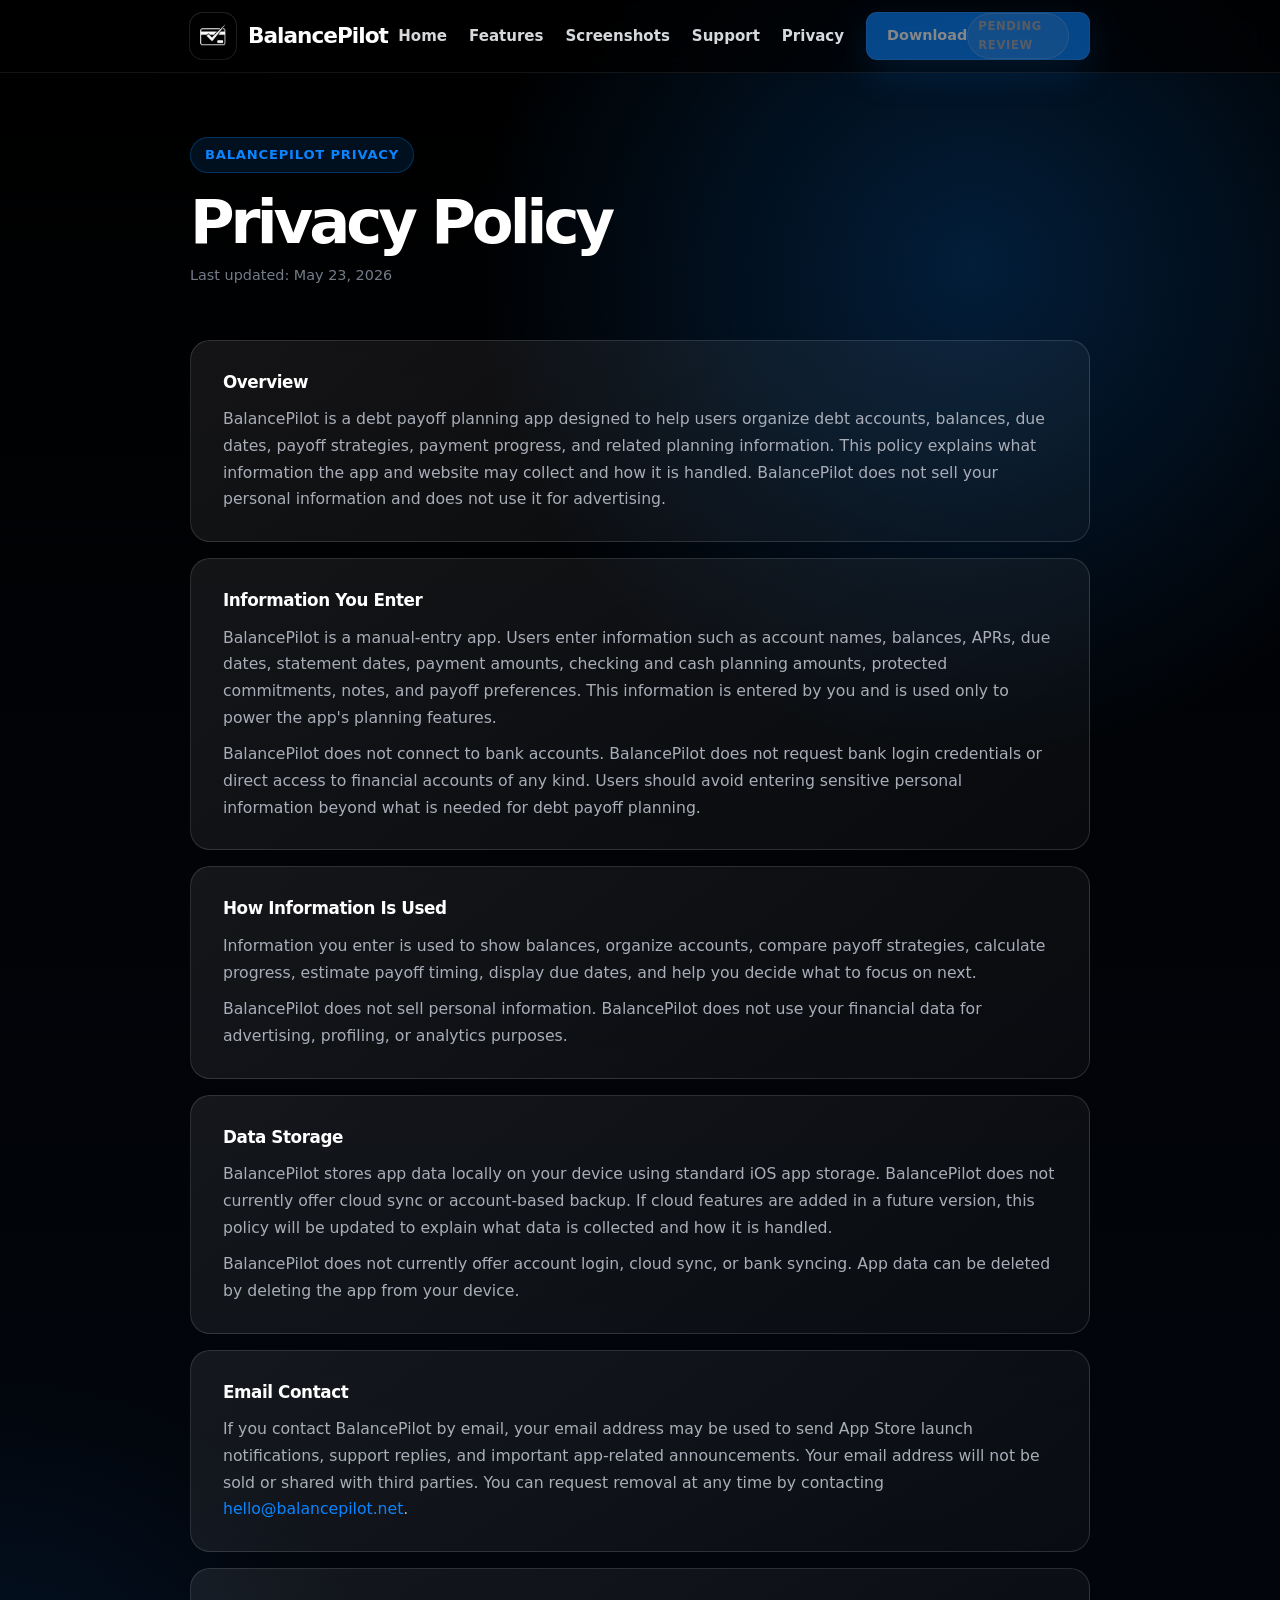
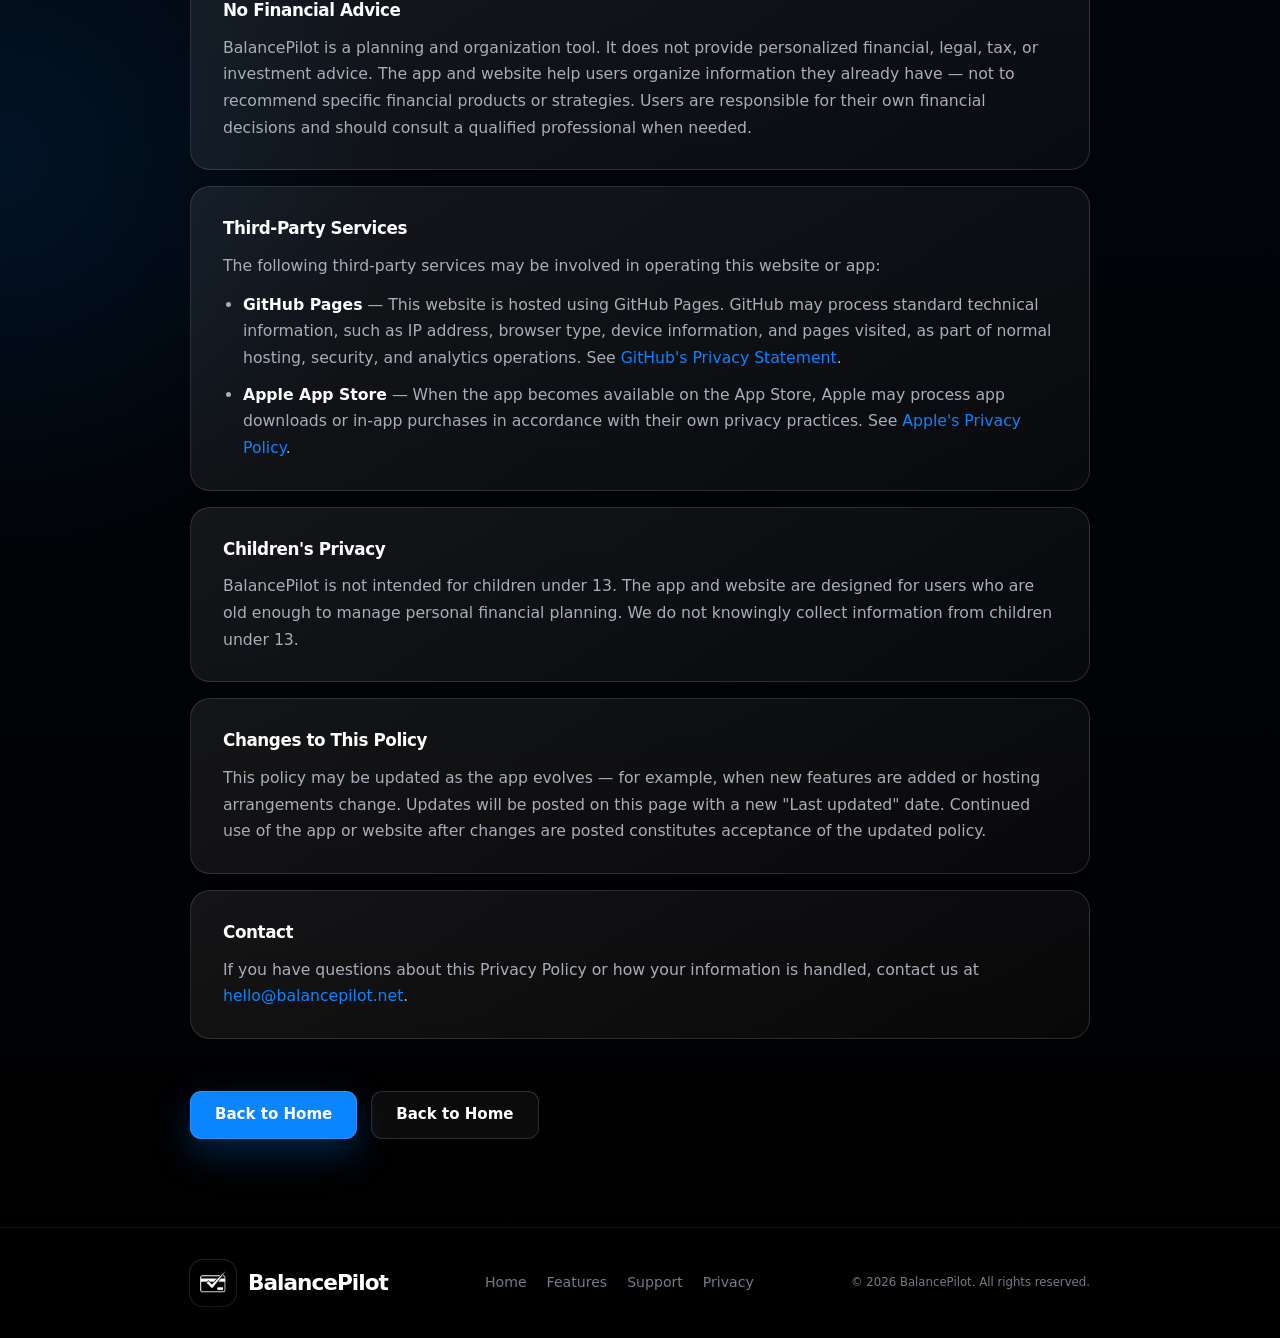
==== privacy.html @ 38552032 "PR#15: Remove Twitter meta tags; fix hamburger breakpoint on privacy.html - index.html: Remove 4 Twi" ====
<!DOCTYPE html>
<html lang="en">
<head>
  <meta charset="UTF-8" />
  <meta name="viewport" content="width=device-width, initial-scale=1.0" />
  <meta name="description" content="Privacy Policy for BalancePilot, a debt payoff planning app that helps users track balances, due dates, payoff strategies, and progress." />
  <meta name="theme-color" content="#000000" />
  <title>Privacy Policy — BalancePilot</title>
  <link rel="icon" type="image/png" href="balancepilot-icon.png" />
  <link rel="apple-touch-icon" href="balancepilot-icon.png" />
  <link rel="canonical" href="https://balancepilot.net/privacy.html" />

  <!-- Open Graph -->
  <meta property="og:type" content="website" />
  <meta property="og:url" content="https://balancepilot.net/privacy.html" />
  <meta property="og:title" content="Privacy Policy — BalancePilot" />
  <meta property="og:description" content="Read how BalancePilot handles privacy, user-entered information, contact emails, and third-party services." />
  <meta property="og:image" content="https://balancepilot.net/balancepilot-og.png" />

  <style>
    :root {
      --bg: #000000;
      --panel: #0b0d10;
      --stroke: rgba(255,255,255,.13);
      --text: #ffffff;
      --muted: #a8adb8;
      --muted-2: #747b89;
      --blue: #0a84ff;
      --green: #32d74b;
      --radius: 28px;
      --max: 900px;
      font-family: Inter, ui-sans-serif, system-ui, -apple-system, BlinkMacSystemFont, "SF Pro Display", "Segoe UI", sans-serif;
    }

    * { box-sizing: border-box; margin: 0; padding: 0; }
    html { scroll-behavior: smooth; }
    body {
      background:
        radial-gradient(circle at 76% 9%, rgba(10,132,255,.22), transparent 31rem),
        radial-gradient(circle at 0% 60%, rgba(10,132,255,.12), transparent 25rem),
        linear-gradient(180deg, #000 0%, #02050b 50%, #000 100%);
      color: var(--text);
      line-height: 1.65;
      overflow-x: hidden;
    }
    a { color: inherit; text-decoration: none; }
    img { max-width: 100%; display: block; }
    .container { width: min(100% - 36px, var(--max)); margin: 0 auto; }

    /* ── Header ── */
    header {
      position: sticky; top: 0; z-index: 100;
      background: rgba(0,0,0,.72);
      border-bottom: 1px solid rgba(255,255,255,.08);
      backdrop-filter: blur(20px);
    }
    .nav { min-height: 72px; display: flex; align-items: center; justify-content: space-between; gap: 22px; }
    .brand { display: inline-flex; align-items: center; gap: 12px; font-size: 1.35rem; font-weight: 800; color: #fff; letter-spacing: -.045em; }
    .logo-icon { width: 46px; height: 46px; border-radius: 13px; object-fit: cover; display: block; box-shadow: 0 12px 30px rgba(0,0,0,.55), 0 0 0 1px rgba(255,255,255,.14); background: #000; }
    .links { display: flex; align-items: center; gap: 22px; color: #f4f7fb; font-weight: 600; font-size: .94rem; }
    .links a { opacity: .88; }
    .links a:hover { opacity: 1; color: var(--blue); }
    .nav-button {
      display: inline-flex; align-items: center; justify-content: center;
      min-height: 44px; padding: 0 20px; border-radius: 11px;
      border: 1px solid rgba(255,255,255,.12); font-weight: 800; font-size: .9rem;
      background: var(--blue); color: white;
      box-shadow: 0 14px 38px rgba(10,132,255,.28); transition: .18s ease;
      opacity: 1;
    }
    .nav-button:hover { transform: translateY(-2px); filter: brightness(1.08); }

    /* ── Buttons ── */
    .button {
      display: inline-flex; align-items: center; justify-content: center; gap: 10px;
      min-height: 48px; padding: 0 24px; border-radius: 11px;
      border: 1px solid var(--stroke); font-weight: 800; font-size: .94rem; transition: .18s ease;
    }
    .button.primary { background: var(--blue); color: white; border-color: rgba(255,255,255,.12); box-shadow: 0 14px 38px rgba(10,132,255,.28); }
    .button.secondary { background: rgba(255,255,255,.045); color: white; }
    .button:hover { transform: translateY(-2px); filter: brightness(1.08); }

    /* ── Page content ── */
    .content { padding: 64px 0 88px; }

    .eyebrow {
      display: inline-flex; align-items: center; gap: 8px;
      padding: 6px 14px; border-radius: 999px;
      background: rgba(10,132,255,.12); border: 1px solid rgba(10,132,255,.28);
      color: var(--blue); font-size: .82rem; font-weight: 700;
      letter-spacing: .06em; text-transform: uppercase;
      margin-bottom: 18px;
    }

    h1 {
      font-size: clamp(2.6rem, 5vw, 3.8rem);
      line-height: 1.04; letter-spacing: -.065em;
      margin-bottom: 10px;
    }

    .updated { color: var(--muted-2); font-size: .9rem; margin-bottom: 52px; }

    /* ── Policy sections ── */
    .policy-body { display: flex; flex-direction: column; gap: 16px; }

    .policy-section {
      background: linear-gradient(145deg, rgba(255,255,255,.08), rgba(255,255,255,.03));
      border: 1px solid var(--stroke);
      border-radius: 20px;
      padding: 28px 32px;
    }

    .policy-section h2 {
      font-size: 1.05rem; font-weight: 800;
      letter-spacing: -.025em; margin-bottom: 10px;
      color: #fff;
    }

    .policy-section p { color: var(--muted); font-size: .98rem; line-height: 1.7; }
    .policy-section p + p { margin-top: 10px; }
    .policy-section a { color: var(--blue); }
    .policy-section a:hover { text-decoration: underline; }

    /* ── Bottom CTA ── */
    .cta-row {
      margin-top: 52px;
      display: flex; flex-wrap: wrap; gap: 14px; align-items: center;
    }

    /* ── Footer ── */
    footer {
      border-top: 1px solid rgba(255,255,255,.08);
      padding: 32px 0;
      color: var(--muted-2);
      font-size: .88rem;
    }
    .footer-row { display: flex; align-items: center; justify-content: space-between; gap: 18px; flex-wrap: wrap; }
    .footer-links { display: flex; gap: 20px; flex-wrap: wrap; }
    .footer-links a { color: var(--muted-2); }
    .footer-links a:hover { color: var(--blue); }

    /* ── Hamburger / mobile menu ── */
    .mobile-menu-toggle {
      display: none;
      width: 46px; height: 46px; border-radius: 13px;
      border: 1px solid var(--stroke);
      background: rgba(255,255,255,.07);
      color: var(--text);
      align-items: center; justify-content: center; flex-direction: column; gap: 5px;
      cursor: pointer;
    }
    .mobile-menu-toggle span {
      width: 20px; height: 2px; border-radius: 999px;
      background: currentColor; transition: transform .18s ease, opacity .18s ease;
    }
    .mobile-menu-toggle[aria-expanded="true"] span:nth-child(1) { transform: translateY(7px) rotate(45deg); }
    .mobile-menu-toggle[aria-expanded="true"] span:nth-child(2) { opacity: 0; }
    .mobile-menu-toggle[aria-expanded="true"] span:nth-child(3) { transform: translateY(-7px) rotate(-45deg); }
    .mobile-menu { display: none; }

    /* Coming soon */
    .btn-coming-soon { pointer-events: none; opacity: .52; cursor: default; }
    .coming-soon-badge {
      display: inline-block; font-size: .72rem; font-weight: 700;
      letter-spacing: .06em; text-transform: uppercase;
      background: rgba(255,255,255,.11); border: 1px solid rgba(255,255,255,.18);
      border-radius: 999px; padding: 3px 10px;
      color: var(--muted); vertical-align: middle;
    }

    /* ── Mobile nav (matches index.html + support.html breakpoint) ── */
    @media (max-width: 760px) {
      .nav { min-height: 72px; }
      .brand { min-width: 0; flex: 1; }
      .brand span { white-space: nowrap; }
      .links { display: none; }
      .mobile-menu-toggle { display: inline-flex; flex: 0 0 auto; }
      .mobile-menu {
        display: grid; gap: 10px;
        padding: 0 18px 18px;
        background: rgba(0,0,0,.92);
        border-bottom: 1px solid rgba(255,255,255,.08);
        backdrop-filter: blur(20px);
      }
      .mobile-menu[hidden] { display: none; }
      .mobile-menu a {
        display: flex; align-items: center;
        min-height: 46px; padding: 0 14px; border-radius: 13px;
        color: var(--text); font-weight: 700;
        background: rgba(255,255,255,.055);
        border: 1px solid rgba(255,255,255,.08);
      }
      .mobile-menu a:hover { border-color: rgba(10,132,255,.45); }
    }
    /* ── Small screen content ── */
    @media (max-width: 680px) {
      .brand { font-size: 1.1rem; }
      .logo-icon { width: 34px; height: 34px; border-radius: 10px; }
      .policy-section { padding: 22px 20px; }
      h1 { font-size: 2.3rem; }
      .cta-row .button { width: 100%; }
    }
  </style>
</head>
<body>

  <header>
    <div class="container nav">
      <a class="brand" href="index.html" aria-label="BalancePilot home">
        <img class="logo-icon" src="balancepilot-icon.png" width="46" height="46" alt="BalancePilot app icon" />
        <span>BalancePilot</span>
      </a>
      <nav class="links" aria-label="Main navigation">
        <a href="index.html">Home</a>
        <a href="index.html#features">Features</a>
        <a href="index.html#screenshots">Screenshots</a>
        <a href="support.html">Support</a>
        <a href="privacy.html" aria-current="page">Privacy</a>
        <span class="nav-button btn-coming-soon">Download <span class="coming-soon-badge">Pending Review</span></span>
      </nav>
      <button class="mobile-menu-toggle" type="button" aria-label="Open navigation menu" aria-expanded="false" aria-controls="mobileMenu">
        <span></span>
        <span></span>
        <span></span>
      </button>
    </div>
    <div class="mobile-menu" id="mobileMenu" hidden>
      <a href="index.html">Home</a>
      <a href="index.html#features">Features</a>
      <a href="index.html#screenshots">Screenshots</a>
      <a href="support.html">Support</a>
      <a href="privacy.html" aria-current="page">Privacy</a>
      <span class="btn-coming-soon" style="display:flex;align-items:center;justify-content:center;min-height:46px;border-radius:13px;font-weight:700;color:var(--text);background:rgba(255,255,255,.055);border:1px solid rgba(255,255,255,.08);">Available on the App Store — Pending Review</span>
    </div>
  </header>

  <main>
    <div class="container content">

      <div class="eyebrow">BalancePilot Privacy</div>
      <h1>Privacy Policy</h1>
      <p class="updated">Last updated: May 23, 2026</p>

      <div class="policy-body">

        <div class="policy-section">
          <h2>Overview</h2>
          <p>BalancePilot is a debt payoff planning app designed to help users organize debt accounts, balances, due dates, payoff strategies, payment progress, and related planning information. This policy explains what information the app and website may collect and how it is handled. BalancePilot does not sell your personal information and does not use it for advertising.</p>
        </div>

        <div class="policy-section">
          <h2>Information You Enter</h2>
          <p>BalancePilot is a manual-entry app. Users enter information such as account names, balances, APRs, due dates, statement dates, payment amounts, checking and cash planning amounts, protected commitments, notes, and payoff preferences. This information is entered by you and is used only to power the app's planning features.</p>
          <p>BalancePilot does not connect to bank accounts. BalancePilot does not request bank login credentials or direct access to financial accounts of any kind. Users should avoid entering sensitive personal information beyond what is needed for debt payoff planning.</p>
        </div>

        <div class="policy-section">
          <h2>How Information Is Used</h2>
          <p>Information you enter is used to show balances, organize accounts, compare payoff strategies, calculate progress, estimate payoff timing, display due dates, and help you decide what to focus on next.</p>
          <p>BalancePilot does not sell personal information. BalancePilot does not use your financial data for advertising, profiling, or analytics purposes.</p>
        </div>

        <div class="policy-section">
          <h2>Data Storage</h2>
          <p>BalancePilot stores app data locally on your device using standard iOS app storage. BalancePilot does not currently offer cloud sync or account-based backup. If cloud features are added in a future version, this policy will be updated to explain what data is collected and how it is handled.</p>
          <p>BalancePilot does not currently offer account login, cloud sync, or bank syncing. App data can be deleted by deleting the app from your device.</p>
        </div>

        <div class="policy-section">
          <h2>Email Contact</h2>
          <p>If you contact BalancePilot by email, your email address may be used to send App Store launch notifications, support replies, and important app-related announcements. Your email address will not be sold or shared with third parties. You can request removal at any time by contacting <a href="mailto:hello@balancepilot.net">hello@balancepilot.net</a>.</p>
        </div>

        <div class="policy-section">
          <h2>No Financial Advice</h2>
          <p>BalancePilot is a planning and organization tool. It does not provide personalized financial, legal, tax, or investment advice. The app and website help users organize information they already have — not to recommend specific financial products or strategies. Users are responsible for their own financial decisions and should consult a qualified professional when needed.</p>
        </div>

        <div class="policy-section">
          <h2>Third-Party Services</h2>
          <p>The following third-party services may be involved in operating this website or app:</p>
          <ul style="margin-top:12px; padding-left:20px; display:flex; flex-direction:column; gap:10px; color:var(--muted); font-size:.98rem; line-height:1.7;">
            <li><strong style="color:#fff;">GitHub Pages</strong> — This website is hosted using GitHub Pages. GitHub may process standard technical information, such as IP address, browser type, device information, and pages visited, as part of normal hosting, security, and analytics operations. See <a href="https://docs.github.com/en/site-policy/privacy-policies/github-general-privacy-statement" target="_blank" rel="noopener">GitHub's Privacy Statement</a>.</li>
            <li><strong style="color:#fff;">Apple App Store</strong> — When the app becomes available on the App Store, Apple may process app downloads or in-app purchases in accordance with their own privacy practices. See <a href="https://www.apple.com/legal/privacy/" target="_blank" rel="noopener">Apple's Privacy Policy</a>.</li>
          </ul>
        </div>

        <div class="policy-section">
          <h2>Children's Privacy</h2>
          <p>BalancePilot is not intended for children under 13. The app and website are designed for users who are old enough to manage personal financial planning. We do not knowingly collect information from children under 13.</p>
        </div>

        <div class="policy-section">
          <h2>Changes to This Policy</h2>
          <p>This policy may be updated as the app evolves — for example, when new features are added or hosting arrangements change. Updates will be posted on this page with a new "Last updated" date. Continued use of the app or website after changes are posted constitutes acceptance of the updated policy.</p>
        </div>

        <div class="policy-section">
          <h2>Contact</h2>
          <p>If you have questions about this Privacy Policy or how your information is handled, contact us at <a href="mailto:hello@balancepilot.net">hello@balancepilot.net</a>.</p>
        </div>

      </div>

      <div class="cta-row">
        <a class="button primary" href="index.html">Back to Home</a>
        <a class="button secondary" href="index.html">Back to Home</a>
      </div>

    </div>
  </main>

  <footer>
    <div class="container footer-row">
      <a class="brand" href="index.html">
        <img class="logo-icon" src="balancepilot-icon.png" width="46" height="46" alt="BalancePilot app icon" />
        <span>BalancePilot</span>
      </a>
      <div class="footer-links">
        <a href="index.html">Home</a>
        <a href="index.html#features">Features</a>
        <a href="support.html">Support</a>
        <a href="privacy.html" aria-current="page">Privacy</a>
      </div>
      <small style="color:var(--muted-2);">© <span id="year"></span> BalancePilot. All rights reserved.</small>
    </div>
  </footer>

  <script>
    document.getElementById('year').textContent = new Date().getFullYear();

    const menuToggle = document.querySelector('.mobile-menu-toggle');
    const mobileMenu = document.getElementById('mobileMenu');
    if (menuToggle && mobileMenu) {
      menuToggle.addEventListener('click', function() {
        const isOpen = menuToggle.getAttribute('aria-expanded') === 'true';
        menuToggle.setAttribute('aria-expanded', String(!isOpen));
        mobileMenu.hidden = isOpen;
      });
      mobileMenu.querySelectorAll('a').forEach(function(link) {
        link.addEventListener('click', function() {
          menuToggle.setAttribute('aria-expanded', 'false');
          mobileMenu.hidden = true;
        });
      });
    }
  </script>

</body>
</html>
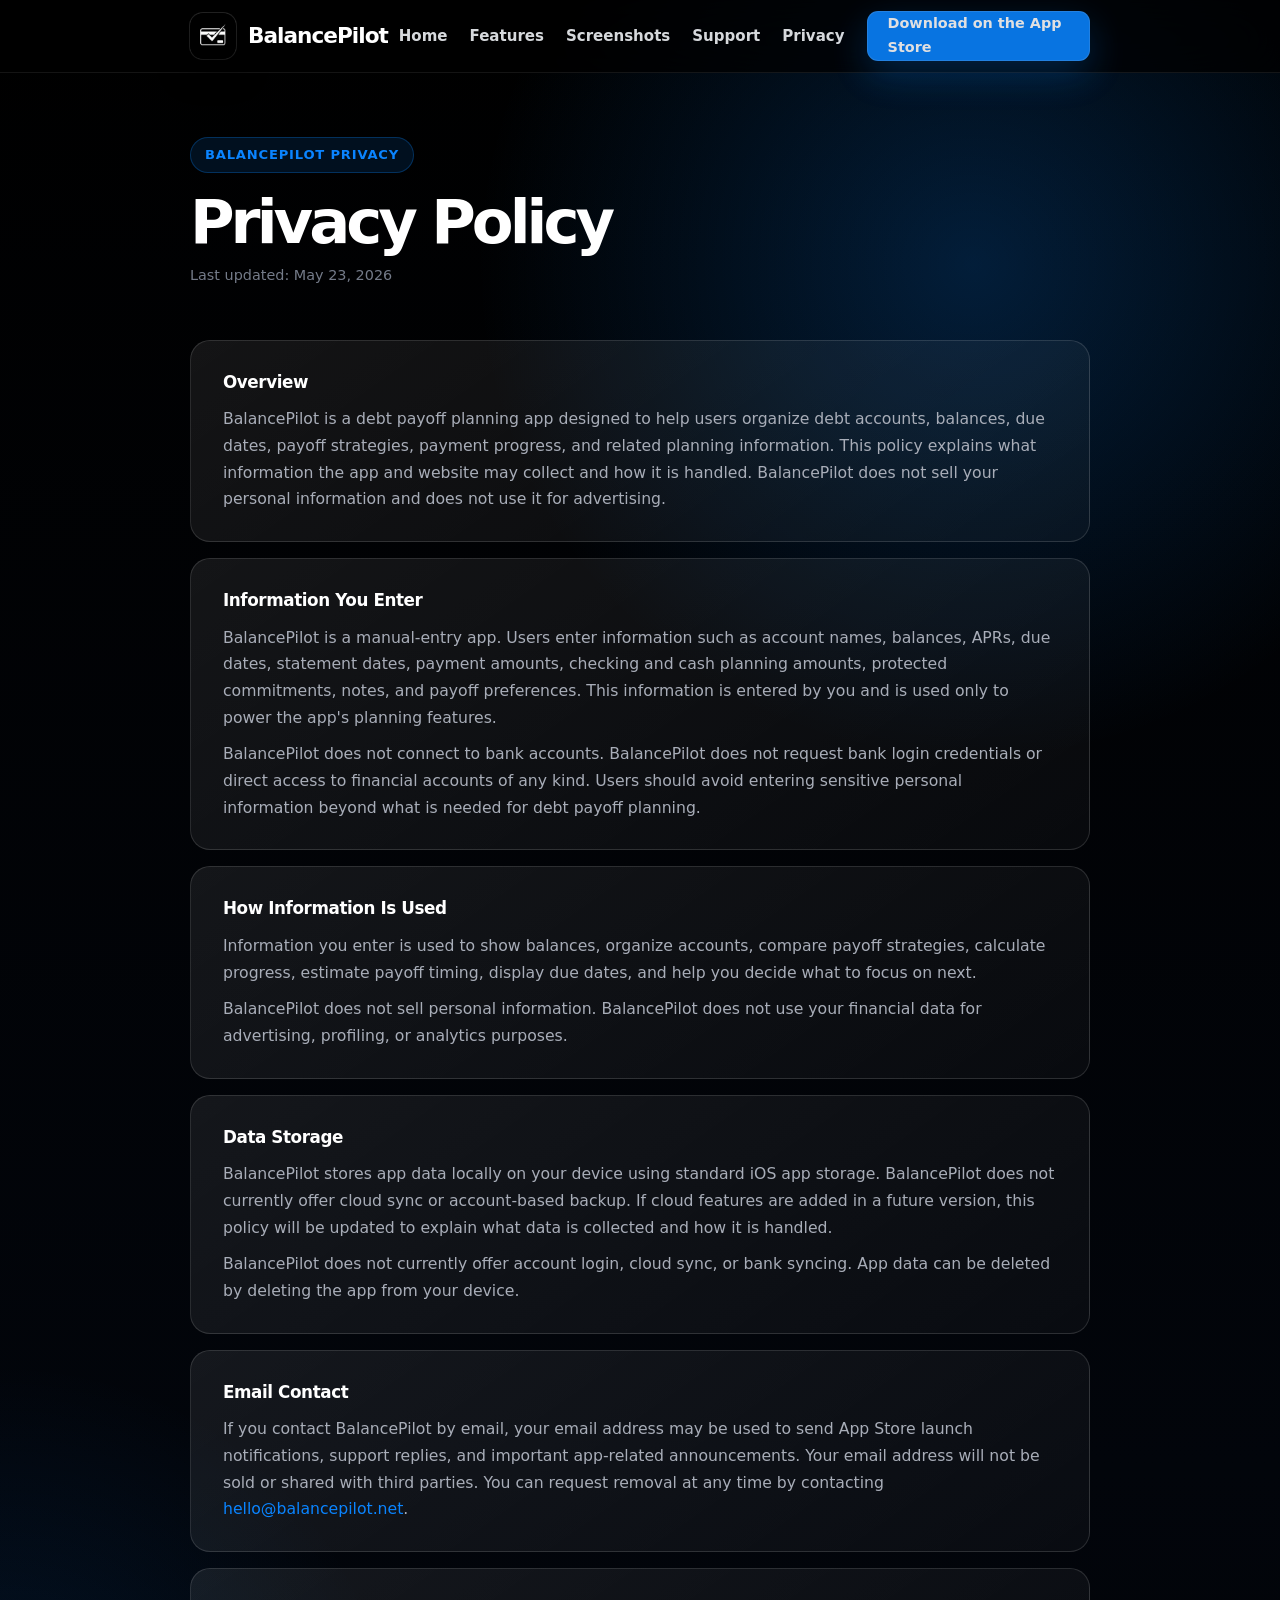
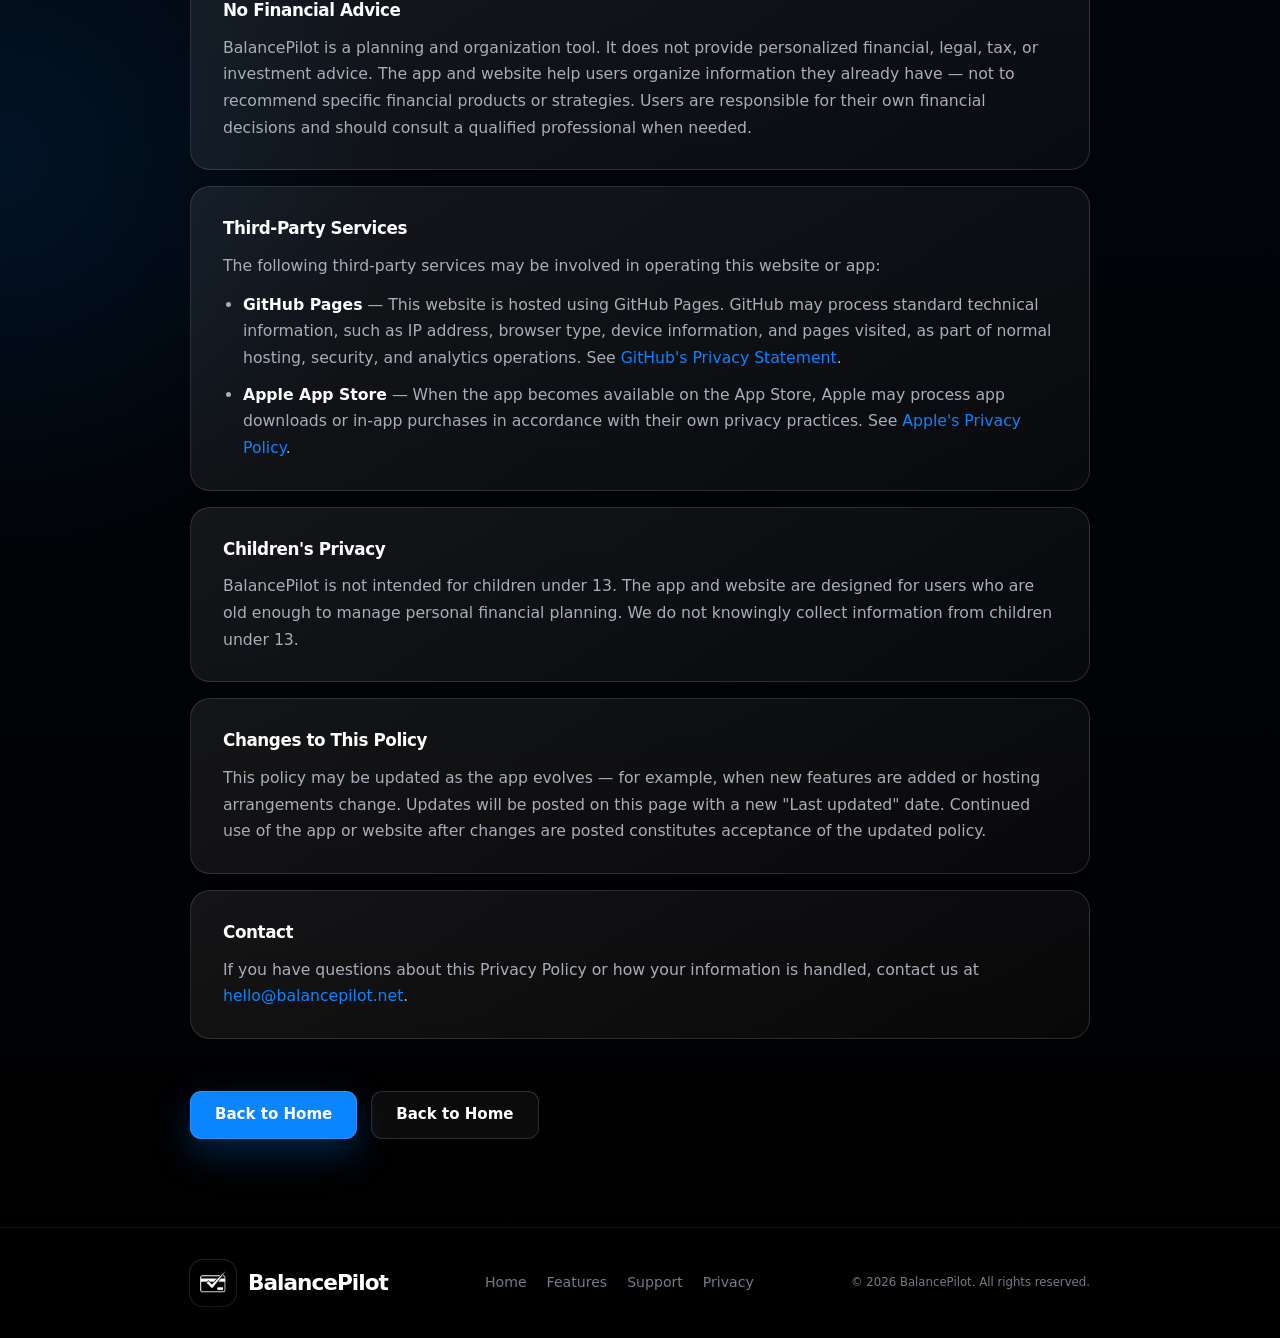
==== commit d59bce33: "PR#15: Go live — replace all coming-soon placeholders with App Store link App Store URL: https://app" ====
--- a/privacy.html
+++ b/privacy.html
@@ -157,16 +157,6 @@
     .mobile-menu-toggle[aria-expanded="true"] span:nth-child(2) { opacity: 0; }
     .mobile-menu-toggle[aria-expanded="true"] span:nth-child(3) { transform: translateY(-7px) rotate(-45deg); }
     .mobile-menu { display: none; }
-
-    /* Coming soon */
-    .btn-coming-soon { pointer-events: none; opacity: .52; cursor: default; }
-    .coming-soon-badge {
-      display: inline-block; font-size: .72rem; font-weight: 700;
-      letter-spacing: .06em; text-transform: uppercase;
-      background: rgba(255,255,255,.11); border: 1px solid rgba(255,255,255,.18);
-      border-radius: 999px; padding: 3px 10px;
-      color: var(--muted); vertical-align: middle;
-    }
 
     /* ── Mobile nav (matches index.html + support.html breakpoint) ── */
     @media (max-width: 760px) {
@@ -216,7 +206,7 @@
         <a href="index.html#screenshots">Screenshots</a>
         <a href="support.html">Support</a>
         <a href="privacy.html" aria-current="page">Privacy</a>
-        <span class="nav-button btn-coming-soon">Download <span class="coming-soon-badge">Pending Review</span></span>
+        <a class="nav-button" href="https://apps.apple.com/app/balancepilot/id6763011325">Download on the App Store</a>
       </nav>
       <button class="mobile-menu-toggle" type="button" aria-label="Open navigation menu" aria-expanded="false" aria-controls="mobileMenu">
         <span></span>
@@ -230,7 +220,7 @@
       <a href="index.html#screenshots">Screenshots</a>
       <a href="support.html">Support</a>
       <a href="privacy.html" aria-current="page">Privacy</a>
-      <span class="btn-coming-soon" style="display:flex;align-items:center;justify-content:center;min-height:46px;border-radius:13px;font-weight:700;color:var(--text);background:rgba(255,255,255,.055);border:1px solid rgba(255,255,255,.08);">Available on the App Store — Pending Review</span>
+      <a href="https://apps.apple.com/app/balancepilot/id6763011325" style="display:flex;align-items:center;justify-content:center;min-height:46px;border-radius:13px;font-weight:700;color:white;background:var(--blue);border:1px solid rgba(255,255,255,.12);box-shadow:0 14px 38px rgba(10,132,255,.28);">Download on the App Store</a>
     </div>
   </header>
 
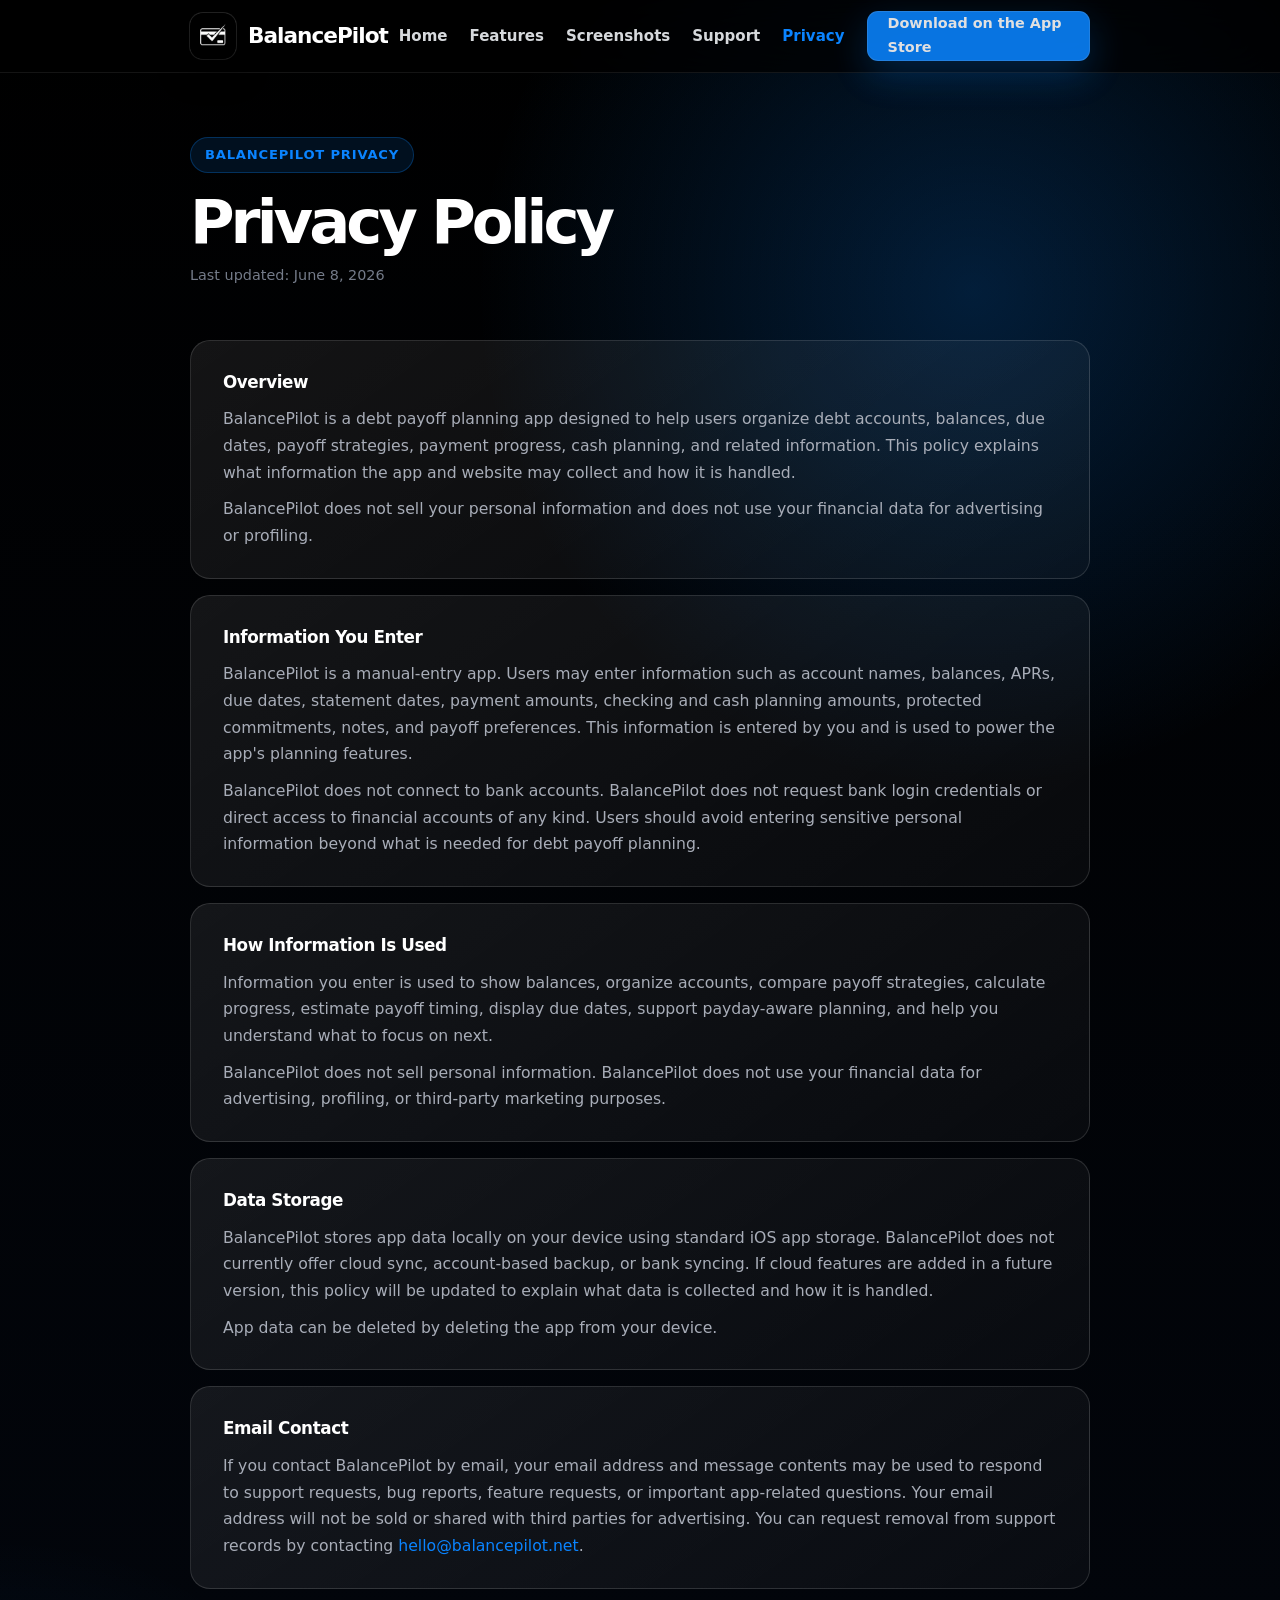
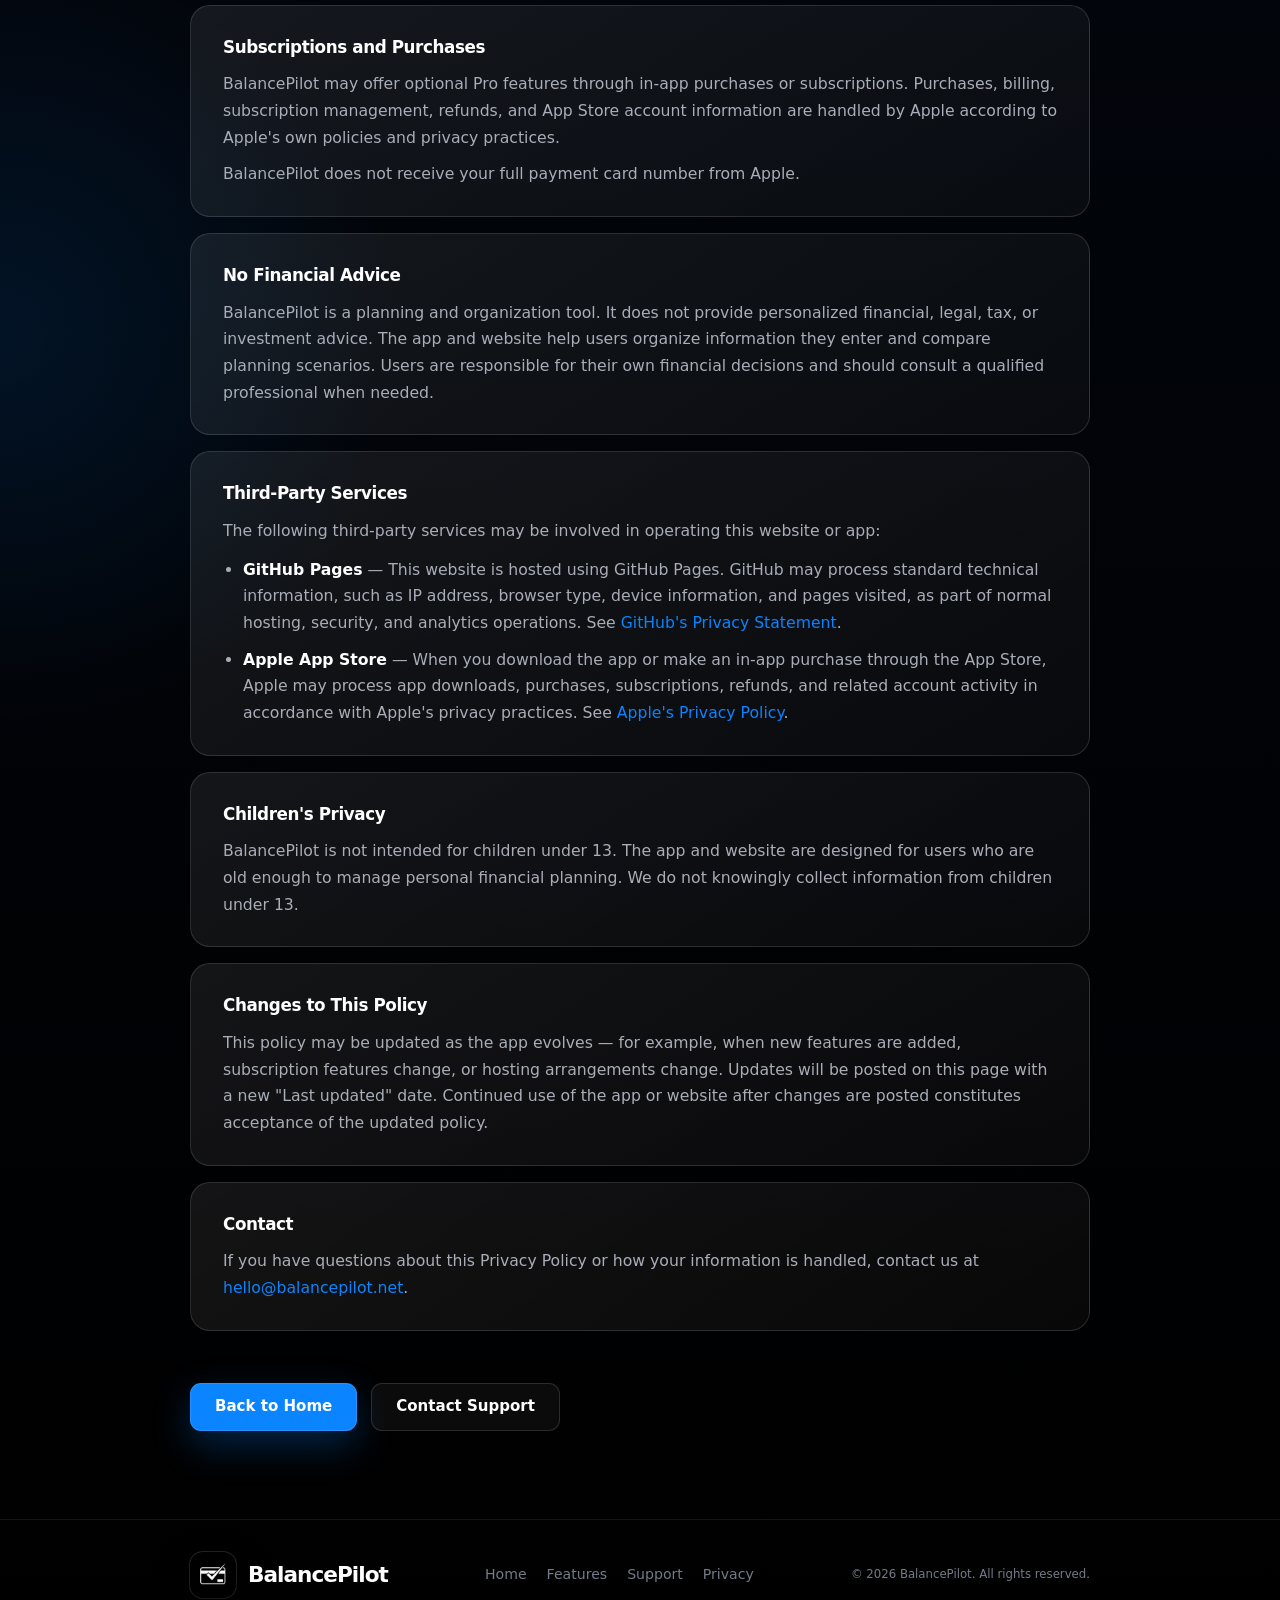
==== commit bebae1b8: "Update privacy policy launch wording and buttons" ====
--- a/privacy.html
+++ b/privacy.html
@@ -10,24 +10,20 @@
   <link rel="apple-touch-icon" href="balancepilot-icon.png" />
   <link rel="canonical" href="https://balancepilot.net/privacy.html" />
 
-  <!-- Open Graph -->
   <meta property="og:type" content="website" />
   <meta property="og:url" content="https://balancepilot.net/privacy.html" />
   <meta property="og:title" content="Privacy Policy — BalancePilot" />
-  <meta property="og:description" content="Read how BalancePilot handles privacy, user-entered information, contact emails, and third-party services." />
+  <meta property="og:description" content="Read how BalancePilot handles privacy, user-entered information, contact emails, local data storage, and third-party services." />
   <meta property="og:image" content="https://balancepilot.net/balancepilot-og.png" />
 
   <style>
     :root {
       --bg: #000000;
-      --panel: #0b0d10;
       --stroke: rgba(255,255,255,.13);
       --text: #ffffff;
       --muted: #a8adb8;
       --muted-2: #747b89;
       --blue: #0a84ff;
-      --green: #32d74b;
-      --radius: 28px;
       --max: 900px;
       font-family: Inter, ui-sans-serif, system-ui, -apple-system, BlinkMacSystemFont, "SF Pro Display", "Segoe UI", sans-serif;
     }
@@ -47,142 +43,59 @@
     img { max-width: 100%; display: block; }
     .container { width: min(100% - 36px, var(--max)); margin: 0 auto; }
 
-    /* ── Header ── */
-    header {
-      position: sticky; top: 0; z-index: 100;
-      background: rgba(0,0,0,.72);
-      border-bottom: 1px solid rgba(255,255,255,.08);
-      backdrop-filter: blur(20px);
-    }
+    header { position: sticky; top: 0; z-index: 100; background: rgba(0,0,0,.72); border-bottom: 1px solid rgba(255,255,255,.08); backdrop-filter: blur(20px); }
     .nav { min-height: 72px; display: flex; align-items: center; justify-content: space-between; gap: 22px; }
     .brand { display: inline-flex; align-items: center; gap: 12px; font-size: 1.35rem; font-weight: 800; color: #fff; letter-spacing: -.045em; }
-    .logo-icon { width: 46px; height: 46px; border-radius: 13px; object-fit: cover; display: block; box-shadow: 0 12px 30px rgba(0,0,0,.55), 0 0 0 1px rgba(255,255,255,.14); background: #000; }
+    .logo-icon { width: 46px; height: 46px; border-radius: 13px; object-fit: cover; box-shadow: 0 12px 30px rgba(0,0,0,.55), 0 0 0 1px rgba(255,255,255,.14); background: #000; }
     .links { display: flex; align-items: center; gap: 22px; color: #f4f7fb; font-weight: 600; font-size: .94rem; }
     .links a { opacity: .88; }
-    .links a:hover { opacity: 1; color: var(--blue); }
-    .nav-button {
-      display: inline-flex; align-items: center; justify-content: center;
-      min-height: 44px; padding: 0 20px; border-radius: 11px;
-      border: 1px solid rgba(255,255,255,.12); font-weight: 800; font-size: .9rem;
-      background: var(--blue); color: white;
-      box-shadow: 0 14px 38px rgba(10,132,255,.28); transition: .18s ease;
-      opacity: 1;
-    }
+    .links a:hover, .links a[aria-current="page"] { opacity: 1; color: var(--blue); }
+    .nav-button { display: inline-flex; align-items: center; justify-content: center; min-height: 44px; padding: 0 20px; border-radius: 11px; border: 1px solid rgba(255,255,255,.12); font-weight: 800; font-size: .9rem; background: var(--blue); color: white; box-shadow: 0 14px 38px rgba(10,132,255,.28); transition: .18s ease; opacity: 1; }
     .nav-button:hover { transform: translateY(-2px); filter: brightness(1.08); }
 
-    /* ── Buttons ── */
-    .button {
-      display: inline-flex; align-items: center; justify-content: center; gap: 10px;
-      min-height: 48px; padding: 0 24px; border-radius: 11px;
-      border: 1px solid var(--stroke); font-weight: 800; font-size: .94rem; transition: .18s ease;
-    }
+    .button { display: inline-flex; align-items: center; justify-content: center; gap: 10px; min-height: 48px; padding: 0 24px; border-radius: 11px; border: 1px solid var(--stroke); font-weight: 800; font-size: .94rem; transition: .18s ease; }
     .button.primary { background: var(--blue); color: white; border-color: rgba(255,255,255,.12); box-shadow: 0 14px 38px rgba(10,132,255,.28); }
     .button.secondary { background: rgba(255,255,255,.045); color: white; }
     .button:hover { transform: translateY(-2px); filter: brightness(1.08); }
 
-    /* ── Page content ── */
+    .mobile-menu-toggle { display: none; width: 46px; height: 46px; border-radius: 13px; border: 1px solid var(--stroke); background: rgba(255,255,255,.07); color: var(--text); align-items: center; justify-content: center; flex-direction: column; gap: 5px; cursor: pointer; }
+    .mobile-menu-toggle span { width: 20px; height: 2px; border-radius: 999px; background: currentColor; transition: transform .18s ease, opacity .18s ease; }
+    .mobile-menu-toggle[aria-expanded="true"] span:nth-child(1) { transform: translateY(7px) rotate(45deg); }
+    .mobile-menu-toggle[aria-expanded="true"] span:nth-child(2) { opacity: 0; }
+    .mobile-menu-toggle[aria-expanded="true"] span:nth-child(3) { transform: translateY(-7px) rotate(-45deg); }
+    .mobile-menu { display: none; }
+
     .content { padding: 64px 0 88px; }
-
-    .eyebrow {
-      display: inline-flex; align-items: center; gap: 8px;
-      padding: 6px 14px; border-radius: 999px;
-      background: rgba(10,132,255,.12); border: 1px solid rgba(10,132,255,.28);
-      color: var(--blue); font-size: .82rem; font-weight: 700;
-      letter-spacing: .06em; text-transform: uppercase;
-      margin-bottom: 18px;
-    }
-
-    h1 {
-      font-size: clamp(2.6rem, 5vw, 3.8rem);
-      line-height: 1.04; letter-spacing: -.065em;
-      margin-bottom: 10px;
-    }
-
+    .eyebrow { display: inline-flex; align-items: center; gap: 8px; padding: 6px 14px; border-radius: 999px; background: rgba(10,132,255,.12); border: 1px solid rgba(10,132,255,.28); color: var(--blue); font-size: .82rem; font-weight: 700; letter-spacing: .06em; text-transform: uppercase; margin-bottom: 18px; }
+    h1 { font-size: clamp(2.6rem, 5vw, 3.8rem); line-height: 1.04; letter-spacing: -.065em; margin-bottom: 10px; }
     .updated { color: var(--muted-2); font-size: .9rem; margin-bottom: 52px; }
-
-    /* ── Policy sections ── */
     .policy-body { display: flex; flex-direction: column; gap: 16px; }
-
-    .policy-section {
-      background: linear-gradient(145deg, rgba(255,255,255,.08), rgba(255,255,255,.03));
-      border: 1px solid var(--stroke);
-      border-radius: 20px;
-      padding: 28px 32px;
-    }
-
-    .policy-section h2 {
-      font-size: 1.05rem; font-weight: 800;
-      letter-spacing: -.025em; margin-bottom: 10px;
-      color: #fff;
-    }
-
+    .policy-section { background: linear-gradient(145deg, rgba(255,255,255,.08), rgba(255,255,255,.03)); border: 1px solid var(--stroke); border-radius: 20px; padding: 28px 32px; }
+    .policy-section h2 { font-size: 1.05rem; font-weight: 800; letter-spacing: -.025em; margin-bottom: 10px; color: #fff; }
     .policy-section p { color: var(--muted); font-size: .98rem; line-height: 1.7; }
     .policy-section p + p { margin-top: 10px; }
     .policy-section a { color: var(--blue); }
     .policy-section a:hover { text-decoration: underline; }
-
-    /* ── Bottom CTA ── */
-    .cta-row {
-      margin-top: 52px;
-      display: flex; flex-wrap: wrap; gap: 14px; align-items: center;
-    }
-
-    /* ── Footer ── */
-    footer {
-      border-top: 1px solid rgba(255,255,255,.08);
-      padding: 32px 0;
-      color: var(--muted-2);
-      font-size: .88rem;
-    }
+    .policy-section ul { margin-top:12px; padding-left:20px; display:flex; flex-direction:column; gap:10px; color:var(--muted); font-size:.98rem; line-height:1.7; }
+    .policy-section strong { color: #fff; }
+    .cta-row { margin-top: 52px; display: flex; flex-wrap: wrap; gap: 14px; align-items: center; }
+    footer { border-top: 1px solid rgba(255,255,255,.08); padding: 32px 0; color: var(--muted-2); font-size: .88rem; }
     .footer-row { display: flex; align-items: center; justify-content: space-between; gap: 18px; flex-wrap: wrap; }
     .footer-links { display: flex; gap: 20px; flex-wrap: wrap; }
     .footer-links a { color: var(--muted-2); }
     .footer-links a:hover { color: var(--blue); }
 
-    /* ── Hamburger / mobile menu ── */
-    .mobile-menu-toggle {
-      display: none;
-      width: 46px; height: 46px; border-radius: 13px;
-      border: 1px solid var(--stroke);
-      background: rgba(255,255,255,.07);
-      color: var(--text);
-      align-items: center; justify-content: center; flex-direction: column; gap: 5px;
-      cursor: pointer;
-    }
-    .mobile-menu-toggle span {
-      width: 20px; height: 2px; border-radius: 999px;
-      background: currentColor; transition: transform .18s ease, opacity .18s ease;
-    }
-    .mobile-menu-toggle[aria-expanded="true"] span:nth-child(1) { transform: translateY(7px) rotate(45deg); }
-    .mobile-menu-toggle[aria-expanded="true"] span:nth-child(2) { opacity: 0; }
-    .mobile-menu-toggle[aria-expanded="true"] span:nth-child(3) { transform: translateY(-7px) rotate(-45deg); }
-    .mobile-menu { display: none; }
-
-    /* ── Mobile nav (matches index.html + support.html breakpoint) ── */
     @media (max-width: 760px) {
       .nav { min-height: 72px; }
       .brand { min-width: 0; flex: 1; }
       .brand span { white-space: nowrap; }
       .links { display: none; }
       .mobile-menu-toggle { display: inline-flex; flex: 0 0 auto; }
-      .mobile-menu {
-        display: grid; gap: 10px;
-        padding: 0 18px 18px;
-        background: rgba(0,0,0,.92);
-        border-bottom: 1px solid rgba(255,255,255,.08);
-        backdrop-filter: blur(20px);
-      }
+      .mobile-menu { display: grid; gap: 10px; padding: 0 18px 18px; background: rgba(0,0,0,.92); border-bottom: 1px solid rgba(255,255,255,.08); backdrop-filter: blur(20px); }
       .mobile-menu[hidden] { display: none; }
-      .mobile-menu a {
-        display: flex; align-items: center;
-        min-height: 46px; padding: 0 14px; border-radius: 13px;
-        color: var(--text); font-weight: 700;
-        background: rgba(255,255,255,.055);
-        border: 1px solid rgba(255,255,255,.08);
-      }
-      .mobile-menu a:hover { border-color: rgba(10,132,255,.45); }
-    }
-    /* ── Small screen content ── */
+      .mobile-menu a { display: flex; align-items: center; min-height: 46px; padding: 0 14px; border-radius: 13px; color: var(--text); font-weight: 700; background: rgba(255,255,255,.055); border: 1px solid rgba(255,255,255,.08); }
+      .mobile-menu-button { justify-content: center; background: var(--blue) !important; color: white !important; box-shadow: 0 14px 38px rgba(10,132,255,.28); }
+    }
     @media (max-width: 680px) {
       .brand { font-size: 1.1rem; }
       .logo-icon { width: 34px; height: 34px; border-radius: 10px; }
@@ -193,13 +106,9 @@
   </style>
 </head>
 <body>
-
   <header>
     <div class="container nav">
-      <a class="brand" href="index.html" aria-label="BalancePilot home">
-        <img class="logo-icon" src="balancepilot-icon.png" width="46" height="46" alt="BalancePilot app icon" />
-        <span>BalancePilot</span>
-      </a>
+      <a class="brand" href="index.html" aria-label="BalancePilot home"><img class="logo-icon" src="balancepilot-icon.png" width="46" height="46" alt="BalancePilot app icon" /><span>BalancePilot</span></a>
       <nav class="links" aria-label="Main navigation">
         <a href="index.html">Home</a>
         <a href="index.html#features">Features</a>
@@ -208,11 +117,7 @@
         <a href="privacy.html" aria-current="page">Privacy</a>
         <a class="nav-button" href="https://apps.apple.com/app/balancepilot/id6763011325">Download on the App Store</a>
       </nav>
-      <button class="mobile-menu-toggle" type="button" aria-label="Open navigation menu" aria-expanded="false" aria-controls="mobileMenu">
-        <span></span>
-        <span></span>
-        <span></span>
-      </button>
+      <button class="mobile-menu-toggle" type="button" aria-label="Open navigation menu" aria-expanded="false" aria-controls="mobileMenu"><span></span><span></span><span></span></button>
     </div>
     <div class="mobile-menu" id="mobileMenu" hidden>
       <a href="index.html">Home</a>
@@ -220,58 +125,63 @@
       <a href="index.html#screenshots">Screenshots</a>
       <a href="support.html">Support</a>
       <a href="privacy.html" aria-current="page">Privacy</a>
-      <a href="https://apps.apple.com/app/balancepilot/id6763011325" style="display:flex;align-items:center;justify-content:center;min-height:46px;border-radius:13px;font-weight:700;color:white;background:var(--blue);border:1px solid rgba(255,255,255,.12);box-shadow:0 14px 38px rgba(10,132,255,.28);">Download on the App Store</a>
+      <a class="mobile-menu-button" href="https://apps.apple.com/app/balancepilot/id6763011325">Download on the App Store</a>
     </div>
   </header>
 
   <main>
     <div class="container content">
-
       <div class="eyebrow">BalancePilot Privacy</div>
       <h1>Privacy Policy</h1>
-      <p class="updated">Last updated: May 23, 2026</p>
+      <p class="updated">Last updated: June 8, 2026</p>
 
       <div class="policy-body">
-
         <div class="policy-section">
           <h2>Overview</h2>
-          <p>BalancePilot is a debt payoff planning app designed to help users organize debt accounts, balances, due dates, payoff strategies, payment progress, and related planning information. This policy explains what information the app and website may collect and how it is handled. BalancePilot does not sell your personal information and does not use it for advertising.</p>
+          <p>BalancePilot is a debt payoff planning app designed to help users organize debt accounts, balances, due dates, payoff strategies, payment progress, cash planning, and related information. This policy explains what information the app and website may collect and how it is handled.</p>
+          <p>BalancePilot does not sell your personal information and does not use your financial data for advertising or profiling.</p>
         </div>
 
         <div class="policy-section">
           <h2>Information You Enter</h2>
-          <p>BalancePilot is a manual-entry app. Users enter information such as account names, balances, APRs, due dates, statement dates, payment amounts, checking and cash planning amounts, protected commitments, notes, and payoff preferences. This information is entered by you and is used only to power the app's planning features.</p>
+          <p>BalancePilot is a manual-entry app. Users may enter information such as account names, balances, APRs, due dates, statement dates, payment amounts, checking and cash planning amounts, protected commitments, notes, and payoff preferences. This information is entered by you and is used to power the app's planning features.</p>
           <p>BalancePilot does not connect to bank accounts. BalancePilot does not request bank login credentials or direct access to financial accounts of any kind. Users should avoid entering sensitive personal information beyond what is needed for debt payoff planning.</p>
         </div>
 
         <div class="policy-section">
           <h2>How Information Is Used</h2>
-          <p>Information you enter is used to show balances, organize accounts, compare payoff strategies, calculate progress, estimate payoff timing, display due dates, and help you decide what to focus on next.</p>
-          <p>BalancePilot does not sell personal information. BalancePilot does not use your financial data for advertising, profiling, or analytics purposes.</p>
+          <p>Information you enter is used to show balances, organize accounts, compare payoff strategies, calculate progress, estimate payoff timing, display due dates, support payday-aware planning, and help you understand what to focus on next.</p>
+          <p>BalancePilot does not sell personal information. BalancePilot does not use your financial data for advertising, profiling, or third-party marketing purposes.</p>
         </div>
 
         <div class="policy-section">
           <h2>Data Storage</h2>
-          <p>BalancePilot stores app data locally on your device using standard iOS app storage. BalancePilot does not currently offer cloud sync or account-based backup. If cloud features are added in a future version, this policy will be updated to explain what data is collected and how it is handled.</p>
-          <p>BalancePilot does not currently offer account login, cloud sync, or bank syncing. App data can be deleted by deleting the app from your device.</p>
+          <p>BalancePilot stores app data locally on your device using standard iOS app storage. BalancePilot does not currently offer cloud sync, account-based backup, or bank syncing. If cloud features are added in a future version, this policy will be updated to explain what data is collected and how it is handled.</p>
+          <p>App data can be deleted by deleting the app from your device.</p>
         </div>
 
         <div class="policy-section">
           <h2>Email Contact</h2>
-          <p>If you contact BalancePilot by email, your email address may be used to send App Store launch notifications, support replies, and important app-related announcements. Your email address will not be sold or shared with third parties. You can request removal at any time by contacting <a href="mailto:hello@balancepilot.net">hello@balancepilot.net</a>.</p>
+          <p>If you contact BalancePilot by email, your email address and message contents may be used to respond to support requests, bug reports, feature requests, or important app-related questions. Your email address will not be sold or shared with third parties for advertising. You can request removal from support records by contacting <a href="mailto:hello@balancepilot.net">hello@balancepilot.net</a>.</p>
+        </div>
+
+        <div class="policy-section">
+          <h2>Subscriptions and Purchases</h2>
+          <p>BalancePilot may offer optional Pro features through in-app purchases or subscriptions. Purchases, billing, subscription management, refunds, and App Store account information are handled by Apple according to Apple's own policies and privacy practices.</p>
+          <p>BalancePilot does not receive your full payment card number from Apple.</p>
         </div>
 
         <div class="policy-section">
           <h2>No Financial Advice</h2>
-          <p>BalancePilot is a planning and organization tool. It does not provide personalized financial, legal, tax, or investment advice. The app and website help users organize information they already have — not to recommend specific financial products or strategies. Users are responsible for their own financial decisions and should consult a qualified professional when needed.</p>
+          <p>BalancePilot is a planning and organization tool. It does not provide personalized financial, legal, tax, or investment advice. The app and website help users organize information they enter and compare planning scenarios. Users are responsible for their own financial decisions and should consult a qualified professional when needed.</p>
         </div>
 
         <div class="policy-section">
           <h2>Third-Party Services</h2>
           <p>The following third-party services may be involved in operating this website or app:</p>
-          <ul style="margin-top:12px; padding-left:20px; display:flex; flex-direction:column; gap:10px; color:var(--muted); font-size:.98rem; line-height:1.7;">
-            <li><strong style="color:#fff;">GitHub Pages</strong> — This website is hosted using GitHub Pages. GitHub may process standard technical information, such as IP address, browser type, device information, and pages visited, as part of normal hosting, security, and analytics operations. See <a href="https://docs.github.com/en/site-policy/privacy-policies/github-general-privacy-statement" target="_blank" rel="noopener">GitHub's Privacy Statement</a>.</li>
-            <li><strong style="color:#fff;">Apple App Store</strong> — When the app becomes available on the App Store, Apple may process app downloads or in-app purchases in accordance with their own privacy practices. See <a href="https://www.apple.com/legal/privacy/" target="_blank" rel="noopener">Apple's Privacy Policy</a>.</li>
+          <ul>
+            <li><strong>GitHub Pages</strong> — This website is hosted using GitHub Pages. GitHub may process standard technical information, such as IP address, browser type, device information, and pages visited, as part of normal hosting, security, and analytics operations. See <a href="https://docs.github.com/en/site-policy/privacy-policies/github-general-privacy-statement" target="_blank" rel="noopener">GitHub's Privacy Statement</a>.</li>
+            <li><strong>Apple App Store</strong> — When you download the app or make an in-app purchase through the App Store, Apple may process app downloads, purchases, subscriptions, refunds, and related account activity in accordance with Apple's privacy practices. See <a href="https://www.apple.com/legal/privacy/" target="_blank" rel="noopener">Apple's Privacy Policy</a>.</li>
           </ul>
         </div>
 
@@ -282,43 +192,32 @@
 
         <div class="policy-section">
           <h2>Changes to This Policy</h2>
-          <p>This policy may be updated as the app evolves — for example, when new features are added or hosting arrangements change. Updates will be posted on this page with a new "Last updated" date. Continued use of the app or website after changes are posted constitutes acceptance of the updated policy.</p>
+          <p>This policy may be updated as the app evolves — for example, when new features are added, subscription features change, or hosting arrangements change. Updates will be posted on this page with a new "Last updated" date. Continued use of the app or website after changes are posted constitutes acceptance of the updated policy.</p>
         </div>
 
         <div class="policy-section">
           <h2>Contact</h2>
           <p>If you have questions about this Privacy Policy or how your information is handled, contact us at <a href="mailto:hello@balancepilot.net">hello@balancepilot.net</a>.</p>
         </div>
-
       </div>
 
       <div class="cta-row">
         <a class="button primary" href="index.html">Back to Home</a>
-        <a class="button secondary" href="index.html">Back to Home</a>
+        <a class="button secondary" href="support.html">Contact Support</a>
       </div>
-
     </div>
   </main>
 
   <footer>
     <div class="container footer-row">
-      <a class="brand" href="index.html">
-        <img class="logo-icon" src="balancepilot-icon.png" width="46" height="46" alt="BalancePilot app icon" />
-        <span>BalancePilot</span>
-      </a>
-      <div class="footer-links">
-        <a href="index.html">Home</a>
-        <a href="index.html#features">Features</a>
-        <a href="support.html">Support</a>
-        <a href="privacy.html" aria-current="page">Privacy</a>
-      </div>
+      <a class="brand" href="index.html"><img class="logo-icon" src="balancepilot-icon.png" width="46" height="46" alt="BalancePilot app icon" /><span>BalancePilot</span></a>
+      <div class="footer-links"><a href="index.html">Home</a><a href="index.html#features">Features</a><a href="support.html">Support</a><a href="privacy.html" aria-current="page">Privacy</a></div>
       <small style="color:var(--muted-2);">© <span id="year"></span> BalancePilot. All rights reserved.</small>
     </div>
   </footer>
 
   <script>
     document.getElementById('year').textContent = new Date().getFullYear();
-
     const menuToggle = document.querySelector('.mobile-menu-toggle');
     const mobileMenu = document.getElementById('mobileMenu');
     if (menuToggle && mobileMenu) {
@@ -335,6 +234,5 @@
       });
     }
   </script>
-
 </body>
 </html>
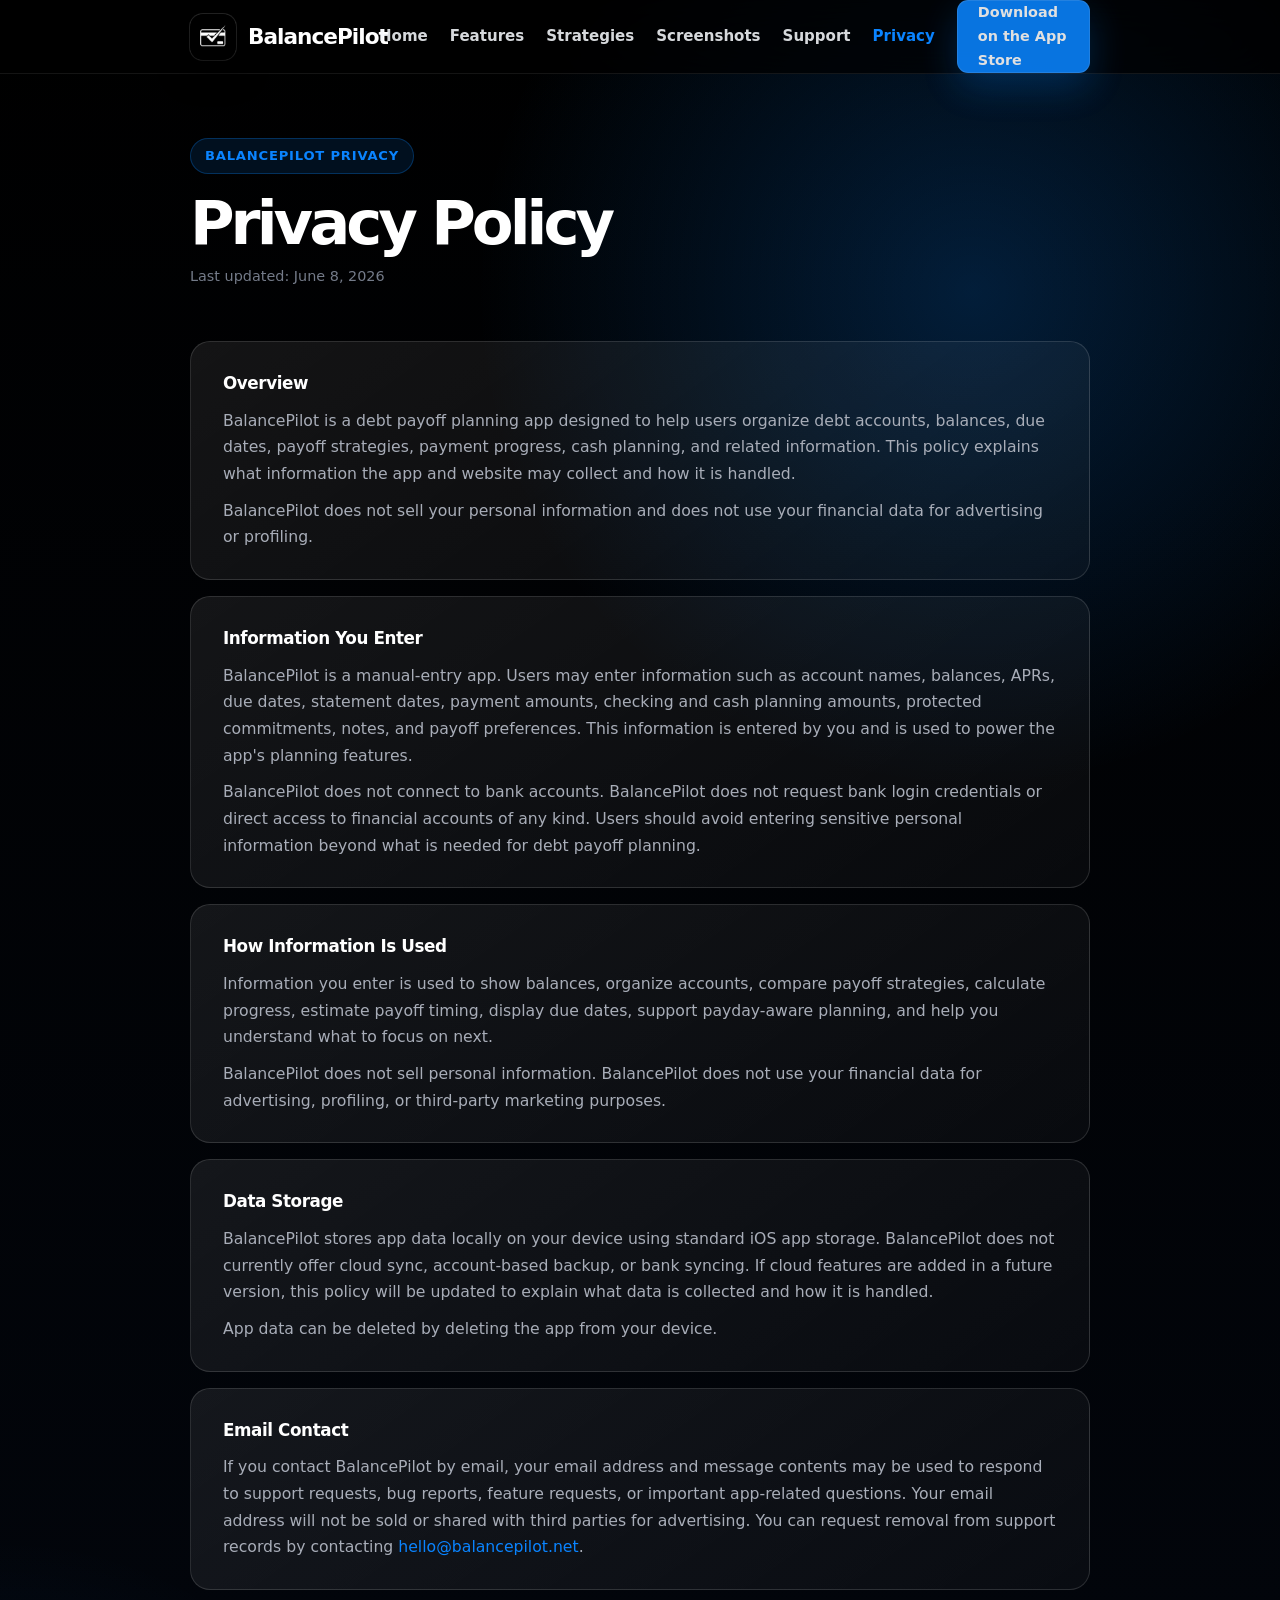
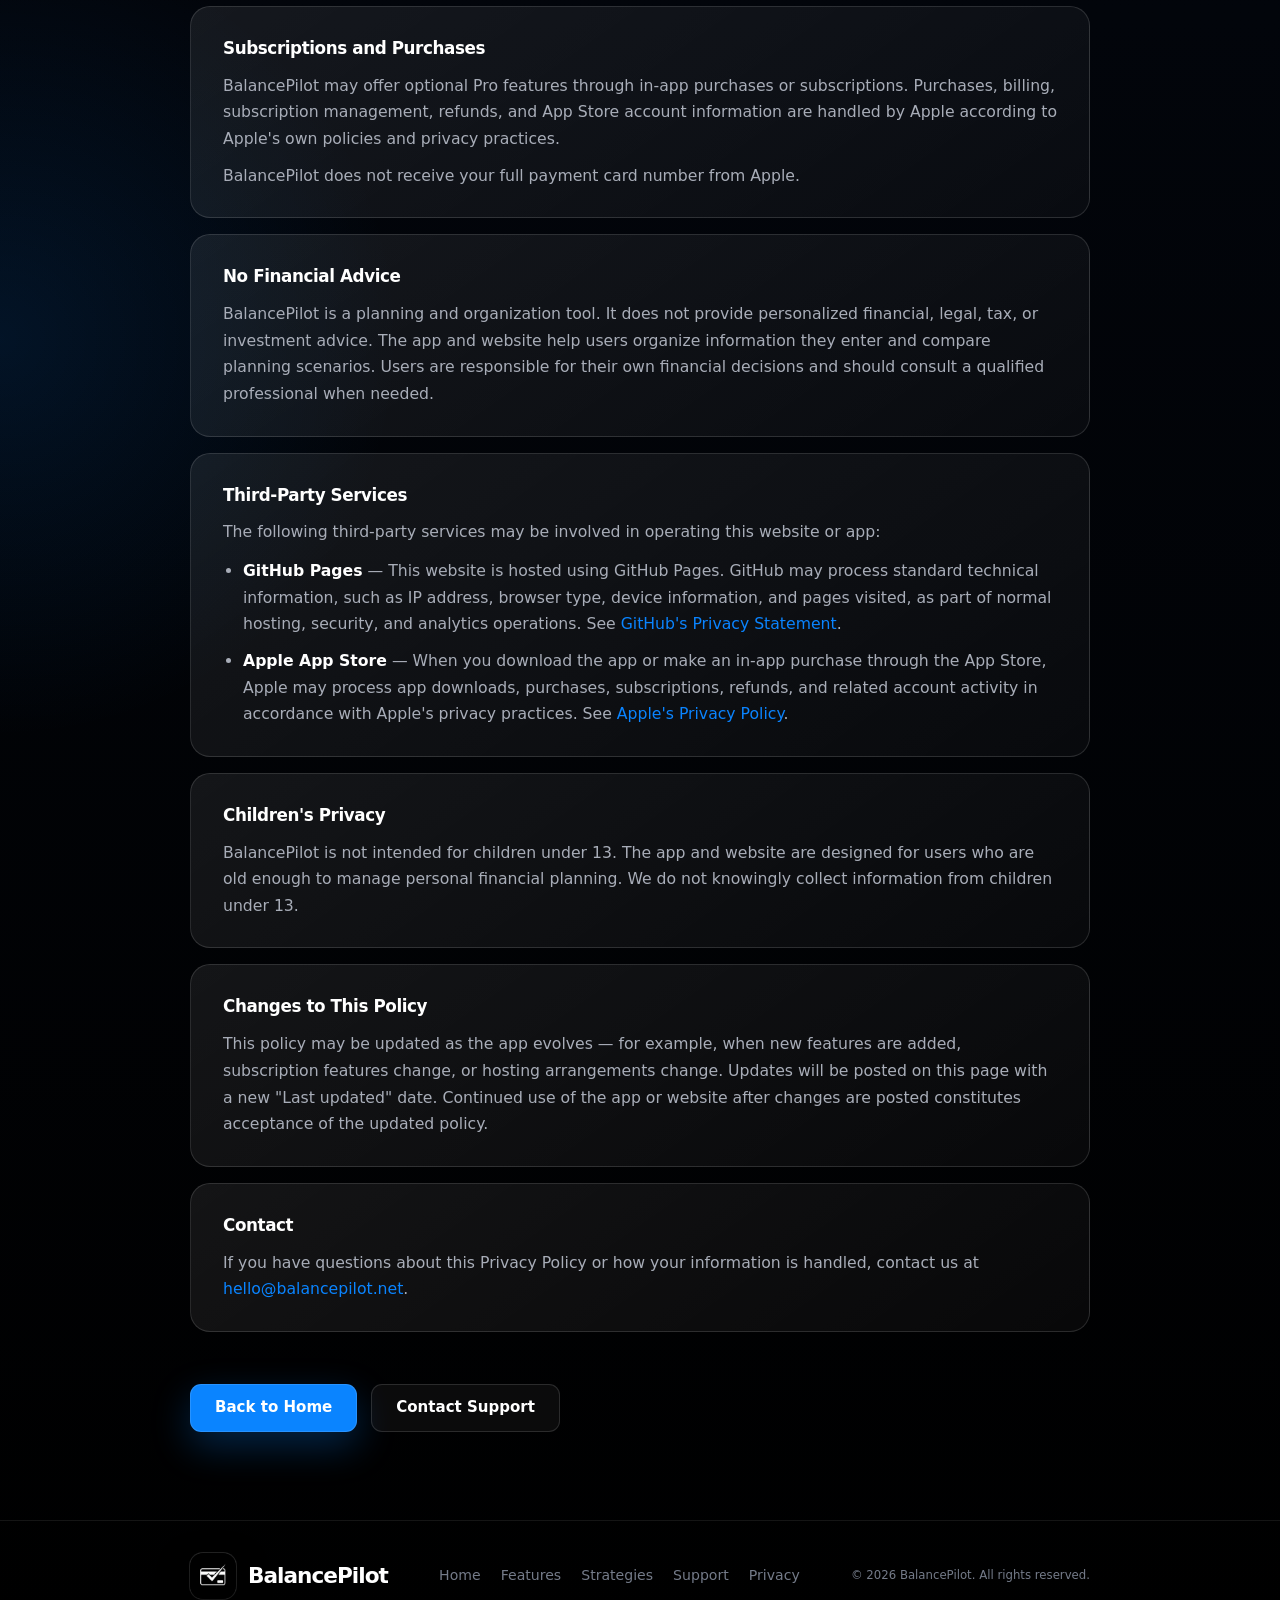
==== commit 8434a5e5: "Add Strategies to nav and footer links" ====
--- a/privacy.html
+++ b/privacy.html
@@ -112,6 +112,7 @@
       <nav class="links" aria-label="Main navigation">
         <a href="index.html">Home</a>
         <a href="index.html#features">Features</a>
+        <a href="strategies.html">Strategies</a>
         <a href="index.html#screenshots">Screenshots</a>
         <a href="support.html">Support</a>
         <a href="privacy.html" aria-current="page">Privacy</a>
@@ -122,6 +123,7 @@
     <div class="mobile-menu" id="mobileMenu" hidden>
       <a href="index.html">Home</a>
       <a href="index.html#features">Features</a>
+      <a href="strategies.html">Strategies</a>
       <a href="index.html#screenshots">Screenshots</a>
       <a href="support.html">Support</a>
       <a href="privacy.html" aria-current="page">Privacy</a>
@@ -211,7 +213,13 @@
   <footer>
     <div class="container footer-row">
       <a class="brand" href="index.html"><img class="logo-icon" src="balancepilot-icon.png" width="46" height="46" alt="BalancePilot app icon" /><span>BalancePilot</span></a>
-      <div class="footer-links"><a href="index.html">Home</a><a href="index.html#features">Features</a><a href="support.html">Support</a><a href="privacy.html" aria-current="page">Privacy</a></div>
+      <div class="footer-links">
+        <a href="index.html">Home</a>
+        <a href="index.html#features">Features</a>
+        <a href="strategies.html">Strategies</a>
+        <a href="support.html">Support</a>
+        <a href="privacy.html" aria-current="page">Privacy</a>
+      </div>
       <small style="color:var(--muted-2);">© <span id="year"></span> BalancePilot. All rights reserved.</small>
     </div>
   </footer>
@@ -235,4 +243,4 @@
     }
   </script>
 </body>
-</html>
+</html>
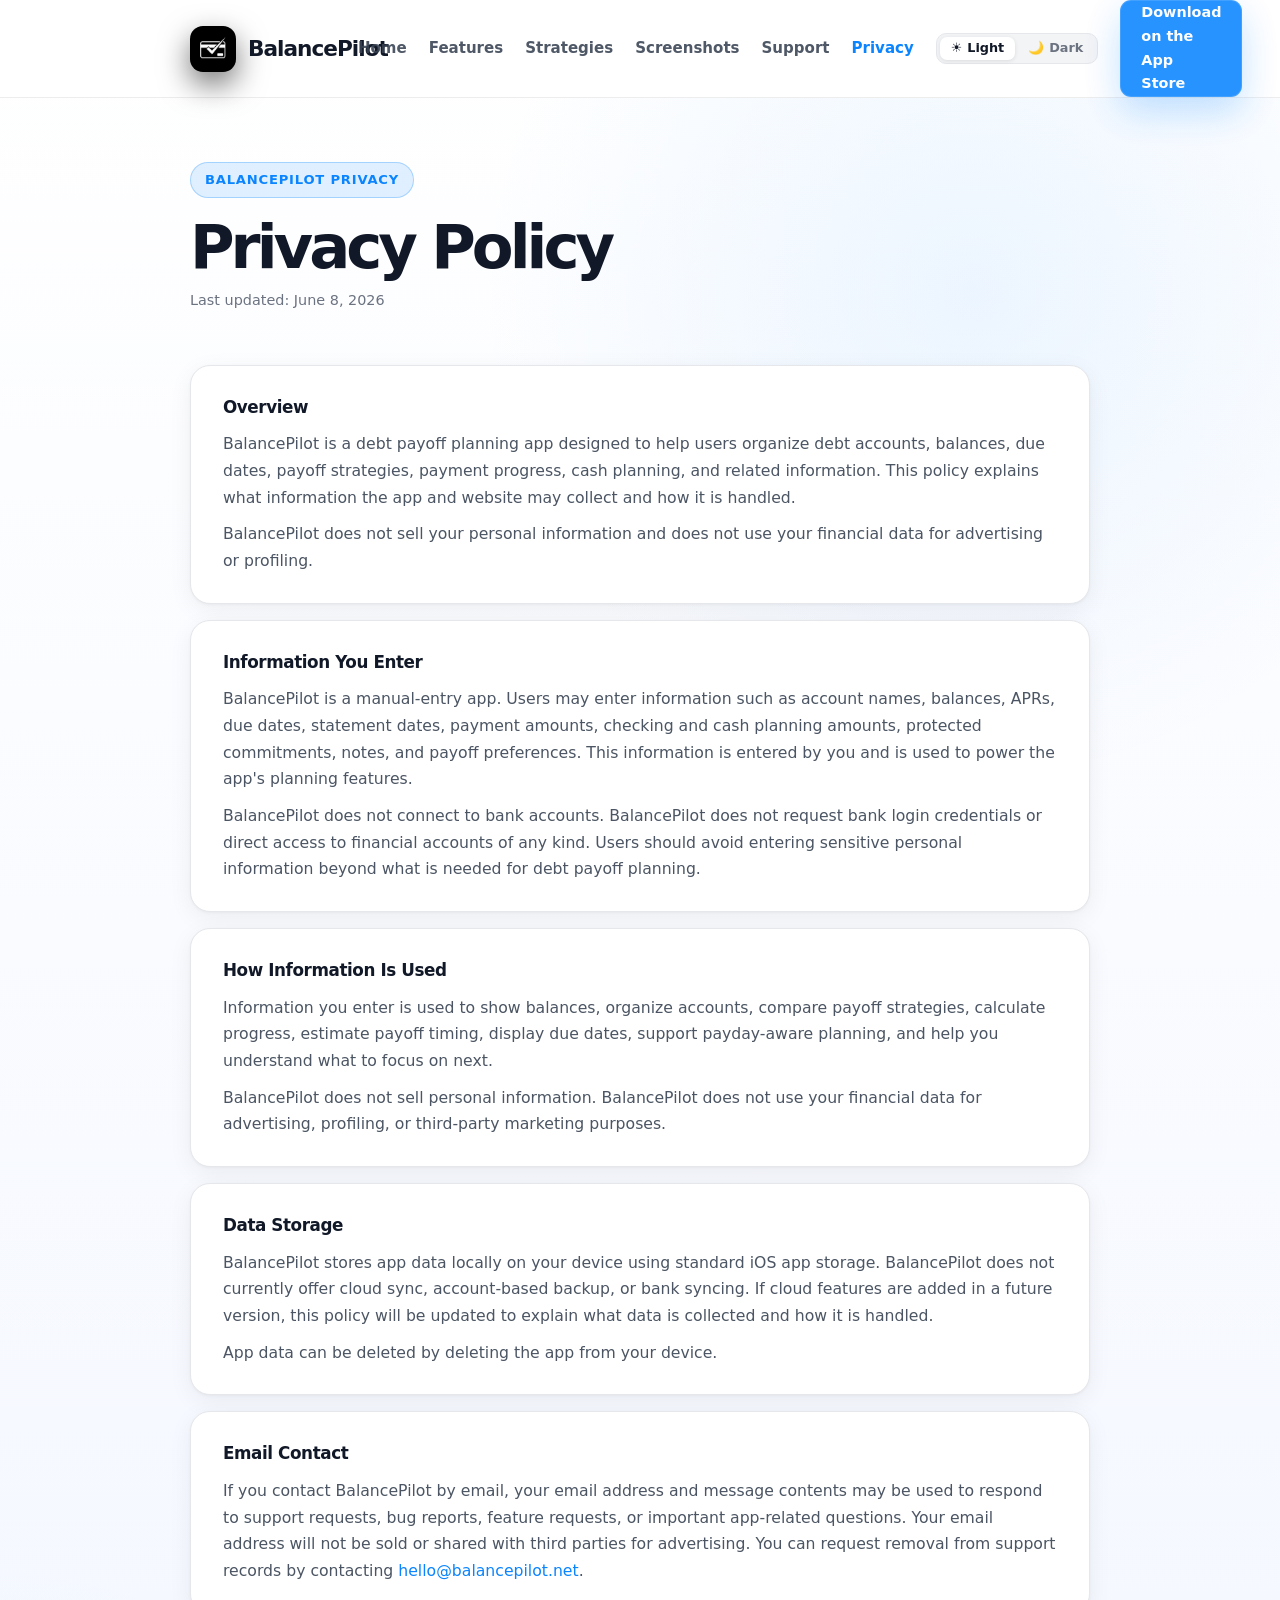
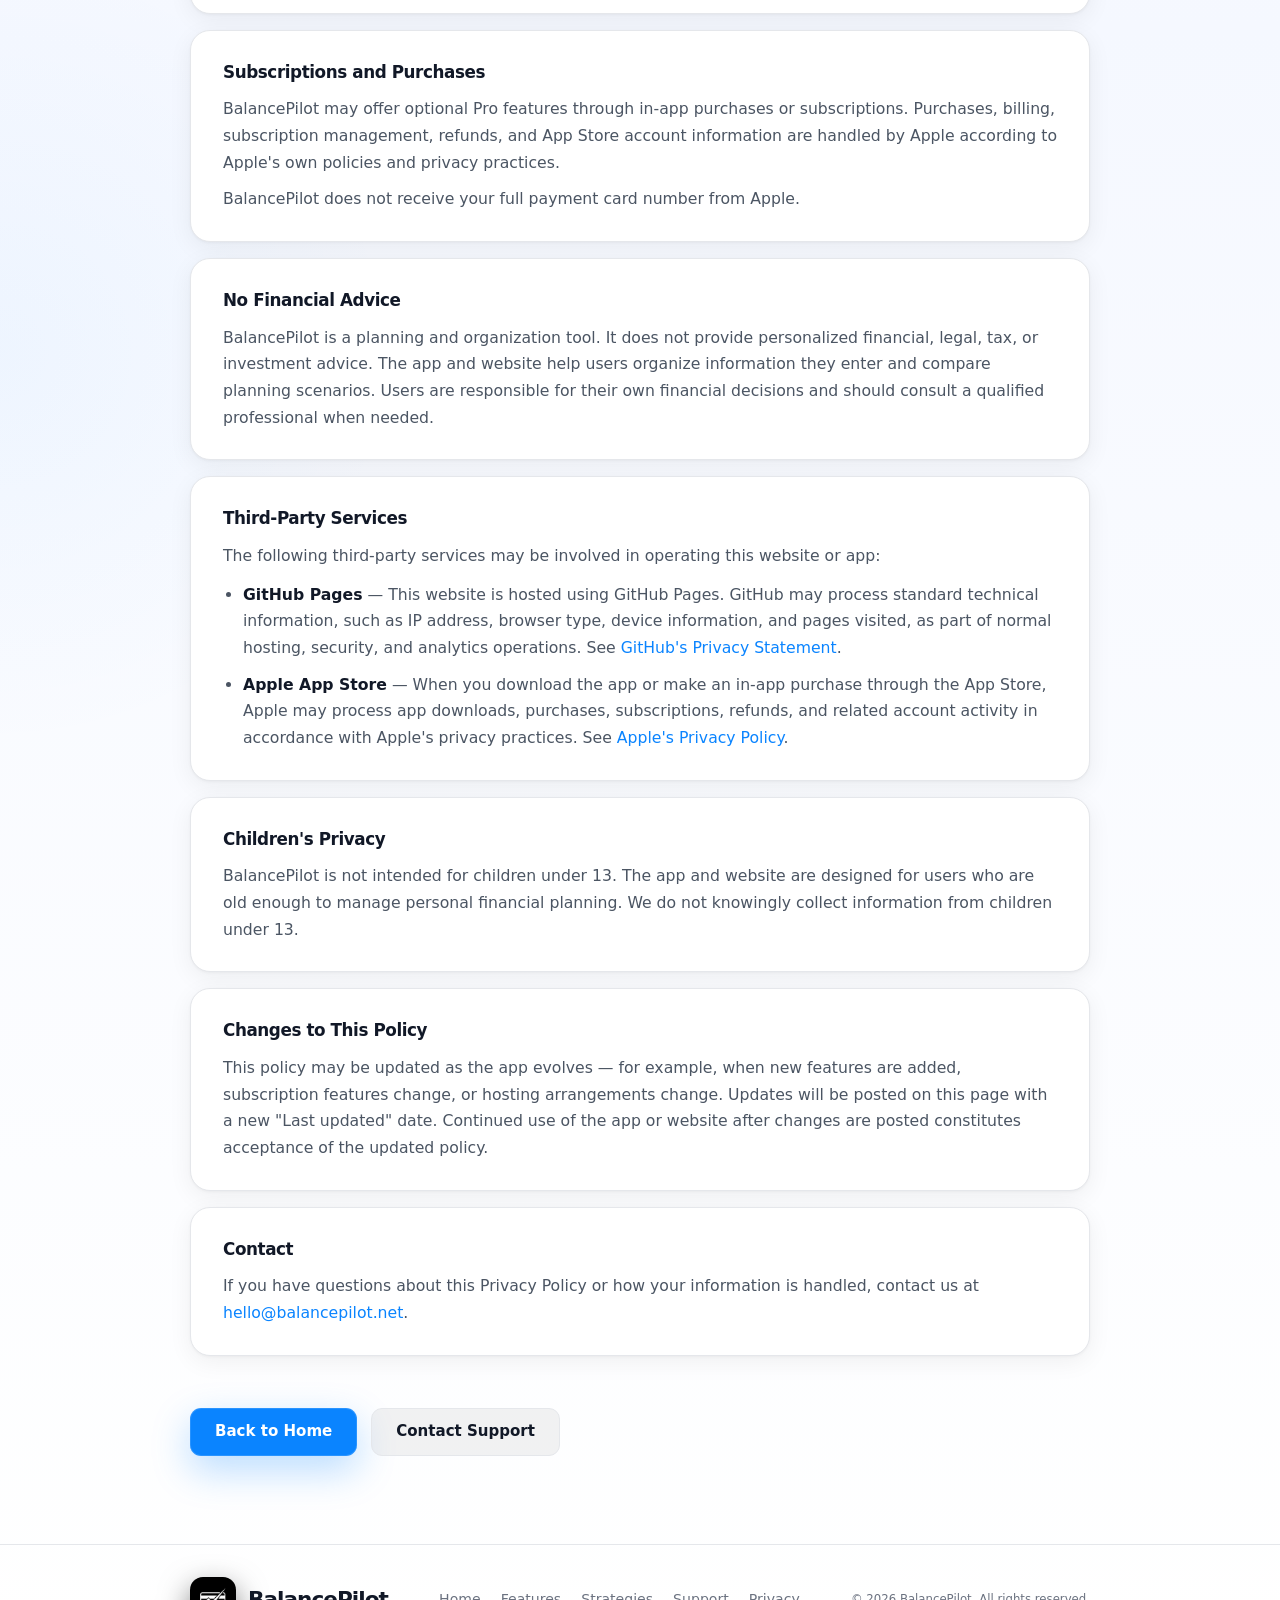
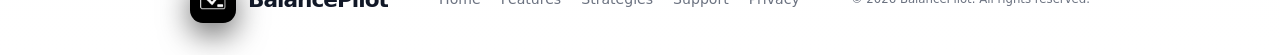
==== commit c34e2cfd: "Add complete light/dark theme system Implements full Apple-inspired dual-theme architecture across a" ====
--- a/privacy.html
+++ b/privacy.html
@@ -4,8 +4,13 @@
   <meta charset="UTF-8" />
   <meta name="viewport" content="width=device-width, initial-scale=1.0" />
   <meta name="description" content="Privacy Policy for BalancePilot, a debt payoff planning app that helps users track balances, due dates, payoff strategies, and progress." />
-  <meta name="theme-color" content="#000000" />
+  <meta name="theme-color" content="#09090B" />
   <title>Privacy Policy — BalancePilot</title>
+  <!-- Anti-flash: apply saved/system theme before first paint -->
+  <script>
+  (function(){var t=localStorage.getItem('bp-theme')||(window.matchMedia('(prefers-color-scheme: light)').matches?'light':'dark');document.documentElement.setAttribute('data-theme',t);}());
+  </script>
+  <link rel="stylesheet" href="theme.css" />
   <link rel="icon" type="image/png" href="balancepilot-icon.png" />
   <link rel="apple-touch-icon" href="balancepilot-icon.png" />
   <link rel="canonical" href="https://balancepilot.net/privacy.html" />
@@ -18,12 +23,6 @@
 
   <style>
     :root {
-      --bg: #000000;
-      --stroke: rgba(255,255,255,.13);
-      --text: #ffffff;
-      --muted: #a8adb8;
-      --muted-2: #747b89;
-      --blue: #0a84ff;
       --max: 900px;
       font-family: Inter, ui-sans-serif, system-ui, -apple-system, BlinkMacSystemFont, "SF Pro Display", "Segoe UI", sans-serif;
     }
@@ -32,9 +31,9 @@
     html { scroll-behavior: smooth; }
     body {
       background:
-        radial-gradient(circle at 76% 9%, rgba(10,132,255,.22), transparent 31rem),
-        radial-gradient(circle at 0% 60%, rgba(10,132,255,.12), transparent 25rem),
-        linear-gradient(180deg, #000 0%, #02050b 50%, #000 100%);
+        radial-gradient(circle at 76% 9%, var(--orb-1), transparent 31rem),
+        radial-gradient(circle at 0% 60%, var(--orb-2), transparent 25rem),
+        linear-gradient(180deg, var(--body-base) 0%, var(--body-mid) 50%, var(--body-base) 100%);
       color: var(--text);
       line-height: 1.65;
       overflow-x: hidden;
@@ -43,11 +42,11 @@
     img { max-width: 100%; display: block; }
     .container { width: min(100% - 36px, var(--max)); margin: 0 auto; }
 
-    header { position: sticky; top: 0; z-index: 100; background: rgba(0,0,0,.72); border-bottom: 1px solid rgba(255,255,255,.08); backdrop-filter: blur(20px); }
-    .nav { min-height: 72px; display: flex; align-items: center; justify-content: space-between; gap: 22px; }
-    .brand { display: inline-flex; align-items: center; gap: 12px; font-size: 1.35rem; font-weight: 800; color: #fff; letter-spacing: -.045em; }
-    .logo-icon { width: 46px; height: 46px; border-radius: 13px; object-fit: cover; box-shadow: 0 12px 30px rgba(0,0,0,.55), 0 0 0 1px rgba(255,255,255,.14); background: #000; }
-    .links { display: flex; align-items: center; gap: 22px; color: #f4f7fb; font-weight: 600; font-size: .94rem; }
+    header { position: sticky; top: 0; z-index: 100; background: var(--header-bg); border-bottom: 1px solid var(--header-border); backdrop-filter: blur(20px); }
+    .nav { min-height: 72px; display: flex; align-items: center; justify-content: space-between; gap: 16px; }
+    .brand { display: inline-flex; align-items: center; gap: 12px; font-size: 1.35rem; font-weight: 800; color: var(--text); letter-spacing: -.045em; }
+    .logo-icon { width: 46px; height: 46px; border-radius: 13px; object-fit: cover; box-shadow: 0 12px 30px rgba(0,0,0,.55), 0 0 0 1px rgba(255,255,255,.14); background: var(--logo-bg); }
+    .links { display: flex; align-items: center; gap: 22px; color: var(--nav-link-color); font-weight: 600; font-size: .94rem; }
     .links a { opacity: .88; }
     .links a:hover, .links a[aria-current="page"] { opacity: 1; color: var(--blue); }
     .nav-button { display: inline-flex; align-items: center; justify-content: center; min-height: 44px; padding: 0 20px; border-radius: 11px; border: 1px solid rgba(255,255,255,.12); font-weight: 800; font-size: .9rem; background: var(--blue); color: white; box-shadow: 0 14px 38px rgba(10,132,255,.28); transition: .18s ease; opacity: 1; }
@@ -55,10 +54,10 @@
 
     .button { display: inline-flex; align-items: center; justify-content: center; gap: 10px; min-height: 48px; padding: 0 24px; border-radius: 11px; border: 1px solid var(--stroke); font-weight: 800; font-size: .94rem; transition: .18s ease; }
     .button.primary { background: var(--blue); color: white; border-color: rgba(255,255,255,.12); box-shadow: 0 14px 38px rgba(10,132,255,.28); }
-    .button.secondary { background: rgba(255,255,255,.045); color: white; }
+    .button.secondary { background: var(--btn-sec-bg); color: var(--btn-sec-color); border-color: var(--btn-sec-border); }
     .button:hover { transform: translateY(-2px); filter: brightness(1.08); }
 
-    .mobile-menu-toggle { display: none; width: 46px; height: 46px; border-radius: 13px; border: 1px solid var(--stroke); background: rgba(255,255,255,.07); color: var(--text); align-items: center; justify-content: center; flex-direction: column; gap: 5px; cursor: pointer; }
+    .mobile-menu-toggle { display: none; width: 46px; height: 46px; border-radius: 13px; border: 1px solid var(--stroke); background: var(--mob-toggle-bg); color: var(--text); align-items: center; justify-content: center; flex-direction: column; gap: 5px; cursor: pointer; }
     .mobile-menu-toggle span { width: 20px; height: 2px; border-radius: 999px; background: currentColor; transition: transform .18s ease, opacity .18s ease; }
     .mobile-menu-toggle[aria-expanded="true"] span:nth-child(1) { transform: translateY(7px) rotate(45deg); }
     .mobile-menu-toggle[aria-expanded="true"] span:nth-child(2) { opacity: 0; }
@@ -70,16 +69,16 @@
     h1 { font-size: clamp(2.6rem, 5vw, 3.8rem); line-height: 1.04; letter-spacing: -.065em; margin-bottom: 10px; }
     .updated { color: var(--muted-2); font-size: .9rem; margin-bottom: 52px; }
     .policy-body { display: flex; flex-direction: column; gap: 16px; }
-    .policy-section { background: linear-gradient(145deg, rgba(255,255,255,.08), rgba(255,255,255,.03)); border: 1px solid var(--stroke); border-radius: 20px; padding: 28px 32px; }
-    .policy-section h2 { font-size: 1.05rem; font-weight: 800; letter-spacing: -.025em; margin-bottom: 10px; color: #fff; }
+    .policy-section { background: var(--card-bg); border: 1px solid var(--card-border); border-radius: 20px; padding: 28px 32px; box-shadow: var(--card-shadow); }
+    .policy-section h2 { font-size: 1.05rem; font-weight: 800; letter-spacing: -.025em; margin-bottom: 10px; color: var(--text); }
     .policy-section p { color: var(--muted); font-size: .98rem; line-height: 1.7; }
     .policy-section p + p { margin-top: 10px; }
     .policy-section a { color: var(--blue); }
     .policy-section a:hover { text-decoration: underline; }
     .policy-section ul { margin-top:12px; padding-left:20px; display:flex; flex-direction:column; gap:10px; color:var(--muted); font-size:.98rem; line-height:1.7; }
-    .policy-section strong { color: #fff; }
+    .policy-section strong { color: var(--text); }
     .cta-row { margin-top: 52px; display: flex; flex-wrap: wrap; gap: 14px; align-items: center; }
-    footer { border-top: 1px solid rgba(255,255,255,.08); padding: 32px 0; color: var(--muted-2); font-size: .88rem; }
+    footer { border-top: 1px solid var(--footer-border); padding: 32px 0; color: var(--muted-2); font-size: .88rem; }
     .footer-row { display: flex; align-items: center; justify-content: space-between; gap: 18px; flex-wrap: wrap; }
     .footer-links { display: flex; gap: 20px; flex-wrap: wrap; }
     .footer-links a { color: var(--muted-2); }
@@ -91,9 +90,9 @@
       .brand span { white-space: nowrap; }
       .links { display: none; }
       .mobile-menu-toggle { display: inline-flex; flex: 0 0 auto; }
-      .mobile-menu { display: grid; gap: 10px; padding: 0 18px 18px; background: rgba(0,0,0,.92); border-bottom: 1px solid rgba(255,255,255,.08); backdrop-filter: blur(20px); }
+      .mobile-menu { display: grid; gap: 10px; padding: 0 18px 18px; background: var(--mob-menu-bg); border-bottom: 1px solid var(--mob-menu-border); backdrop-filter: blur(20px); }
       .mobile-menu[hidden] { display: none; }
-      .mobile-menu a { display: flex; align-items: center; min-height: 46px; padding: 0 14px; border-radius: 13px; color: var(--text); font-weight: 700; background: rgba(255,255,255,.055); border: 1px solid rgba(255,255,255,.08); }
+      .mobile-menu a { display: flex; align-items: center; min-height: 46px; padding: 0 14px; border-radius: 13px; color: var(--text); font-weight: 700; background: var(--mob-item-bg); border: 1px solid var(--mob-item-border); }
       .mobile-menu-button { justify-content: center; background: var(--blue) !important; color: white !important; box-shadow: 0 14px 38px rgba(10,132,255,.28); }
     }
     @media (max-width: 680px) {
@@ -116,7 +115,11 @@
         <a href="index.html#screenshots">Screenshots</a>
         <a href="support.html">Support</a>
         <a href="privacy.html" aria-current="page">Privacy</a>
-        <a class="nav-button" href="https://apps.apple.com/app/balancepilot/id6763011325">Download on the App Store</a>
+        <div class="theme-switch" aria-label="Color theme">
+        <button class="theme-opt" data-theme-val="light" aria-pressed="false" aria-label="Light mode">☀️ <span class="theme-label">Light</span></button>
+        <button class="theme-opt" data-theme-val="dark" aria-pressed="false" aria-label="Dark mode">🌙 <span class="theme-label">Dark</span></button>
+      </div>
+      <a class="nav-button" href="https://apps.apple.com/app/balancepilot/id6763011325">Download on the App Store</a>
       </nav>
       <button class="mobile-menu-toggle" type="button" aria-label="Open navigation menu" aria-expanded="false" aria-controls="mobileMenu"><span></span><span></span><span></span></button>
     </div>
@@ -128,6 +131,10 @@
       <a href="support.html">Support</a>
       <a href="privacy.html" aria-current="page">Privacy</a>
       <a class="mobile-menu-button" href="https://apps.apple.com/app/balancepilot/id6763011325">Download on the App Store</a>
+      <div class="theme-switch mobile-visible" aria-label="Color theme">
+        <button class="theme-opt" data-theme-val="light" aria-pressed="false" aria-label="Light mode">☀️ <span class="theme-label">Light</span></button>
+        <button class="theme-opt" data-theme-val="dark" aria-pressed="false" aria-label="Dark mode">🌙 <span class="theme-label">Dark</span></button>
+      </div>
     </div>
   </header>
 
@@ -224,6 +231,7 @@
     </div>
   </footer>
 
+  <script src="theme.js"></script>
   <script>
     document.getElementById('year').textContent = new Date().getFullYear();
     const menuToggle = document.querySelector('.mobile-menu-toggle');
--- a/theme.css
+++ b/theme.css
@@ -0,0 +1,318 @@
+/* ══════════════════════════════════════════════════
+   BalancePilot — Light & Dark Theme System
+   All pages import this file. Anti-flash script
+   must be inline in <head> before this link tag.
+══════════════════════════════════════════════════ */
+
+/* ── Design Tokens: Dark (default) ── */
+:root,
+[data-theme="dark"] {
+  /* Core palette */
+  --bg:             #09090B;
+  --bg-2:           #111113;
+  --surface:        #18181B;
+  --surface-elev:   #1F1F23;
+  --stroke:         rgba(255,255,255,.09);
+  --text:           #FFFFFF;
+  --muted:          #A1A1AA;
+  --muted-2:        #71717A;
+  --blue:           #0a84ff;
+  --green:          #32d74b;
+
+  /* Body background pieces */
+  --orb-1:          rgba(10,132,255,.38);
+  --orb-2:          rgba(10,132,255,.20);
+  --body-base:      #000000;
+  --body-mid:       #020610;
+
+  /* Logo */
+  --logo-bg:        #000000;
+
+  /* Navigation */
+  --header-bg:      rgba(0,0,0,.78);
+  --header-border:  rgba(255,255,255,.07);
+  --nav-link-color: #f4f7fb;
+
+  /* Mobile menu */
+  --mob-menu-bg:          rgba(0,0,0,.94);
+  --mob-menu-border:      rgba(255,255,255,.07);
+  --mob-item-bg:          rgba(255,255,255,.055);
+  --mob-item-border:      rgba(255,255,255,.08);
+  --mob-toggle-bg:        rgba(255,255,255,.07);
+
+  /* Cards / glass surfaces */
+  --card-bg:        linear-gradient(145deg, rgba(255,255,255,.095), rgba(255,255,255,.04));
+  --card-bg-alt:    linear-gradient(145deg, rgba(255,255,255,.085), rgba(255,255,255,.035));
+  --card-border:    rgba(255,255,255,.11);
+  --card-shadow:    0 22px 64px rgba(0,0,0,.24), inset 0 1px 0 rgba(255,255,255,.10);
+  --card-shadow-h:  0 32px 72px rgba(0,0,0,.32), inset 0 1px 0 rgba(255,255,255,.14);
+  --card-border-h:  rgba(255,255,255,.18);
+
+  /* Subtle inner backgrounds (why-point, pro-feat, trust-bullets li) */
+  --subtle-bg:      rgba(255,255,255,.045);
+  --subtle-border:  rgba(255,255,255,.08);
+  --subtle-bg-h:    rgba(255,255,255,.07);
+  --subtle-border-h:rgba(255,255,255,.14);
+
+  /* Secondary button */
+  --btn-sec-bg:     rgba(255,255,255,.06);
+  --btn-sec-border: rgba(255,255,255,.10);
+  --btn-sec-color:  #ffffff;
+
+  /* Hero */
+  --hero-brand-color:   rgba(255,255,255,.70);
+  --hero-feat-bg:       linear-gradient(145deg, rgba(255,255,255,.09), rgba(255,255,255,.03));
+  --hero-feat-border:   rgba(255,255,255,.11);
+  --hero-feat-shadow:   0 14px 36px rgba(0,0,0,.32), inset 0 1px 0 rgba(255,255,255,.08);
+  --hero-feat-shadow-h: 0 18px 44px rgba(0,0,0,.40), inset 0 1px 0 rgba(255,255,255,.10);
+  --hero-ss-shadow:     0 40px 90px rgba(0,0,0,.70), 0 0 0 1px rgba(255,255,255,.07), 0 0 64px rgba(10,132,255,.22);
+  --loan-ss-shadow:     0 32px 72px rgba(0,0,0,.62), 0 0 0 1px rgba(255,255,255,.07), 0 0 48px rgba(10,132,255,.18);
+
+  /* Screenshot grid */
+  --shot-bg:        rgba(255,255,255,.045);
+  --shot-border:    rgba(255,255,255,.10);
+  --shot-shadow:    0 16px 48px rgba(0,0,0,.28), inset 0 1px 0 rgba(255,255,255,.08);
+  --shot-title-color: #ffffff;
+  --shot-border-h:  rgba(10,132,255,.22);
+  --shot-shadow-h:  0 28px 64px rgba(0,0,0,.45), 0 0 0 1px rgba(10,132,255,.22), inset 0 1px 0 rgba(255,255,255,.10);
+
+  /* Icon boxes (shield, trust icon) */
+  --icon-box-bg:    rgba(255,255,255,.06);
+  --icon-box-border:rgba(255,255,255,.14);
+
+  /* Table */
+  --table-wrap-bg:  linear-gradient(145deg, rgba(255,255,255,.07), rgba(255,255,255,.025));
+  --table-wrap-border: rgba(255,255,255,.13);
+  --table-head-border: rgba(255,255,255,.10);
+  --table-row-border:  rgba(255,255,255,.055);
+  --table-first-col:   #ffffff;
+  --table-row-hover:   rgba(255,255,255,.03);
+
+  /* FAQ / details */
+  --faq-bg:           linear-gradient(145deg, rgba(255,255,255,.055), rgba(255,255,255,.015));
+  --faq-border:       rgba(255,255,255,.10);
+  --faq-answer-border:rgba(255,255,255,.07);
+  --faq-summary-hover:rgba(255,255,255,.04);
+
+  /* Footer */
+  --footer-border: rgba(255,255,255,.07);
+
+  /* Theme switch widget */
+  --ts-bg:           rgba(255,255,255,.07);
+  --ts-border:       rgba(255,255,255,.13);
+  --ts-color:        rgba(255,255,255,.55);
+  --ts-active-bg:    rgba(255,255,255,.16);
+  --ts-active-color: #ffffff;
+  --ts-active-shadow:0 1px 4px rgba(0,0,0,.25);
+}
+
+/* ── Design Tokens: Light ── */
+[data-theme="light"] {
+  --bg:             #FFFFFF;
+  --bg-2:           #F7F7F8;
+  --surface:        #FFFFFF;
+  --surface-elev:   #FAFAFA;
+  --stroke:         #E5E7EB;
+  --text:           #111827;
+  --muted:          #4B5563;
+  --muted-2:        #6B7280;
+  --blue:           #0a84ff;
+  --green:          #16a34a;
+
+  /* Body background */
+  --orb-1:          rgba(10,132,255,.07);
+  --orb-2:          rgba(10,132,255,.04);
+  --body-base:      #FFFFFF;
+  --body-mid:       #F5F8FF;
+
+  /* Logo */
+  --logo-bg:        #FFFFFF;
+
+  /* Navigation */
+  --header-bg:      rgba(255,255,255,.92);
+  --header-border:  rgba(0,0,0,.07);
+  --nav-link-color: #374151;
+
+  /* Mobile menu */
+  --mob-menu-bg:          rgba(255,255,255,.98);
+  --mob-menu-border:      rgba(0,0,0,.07);
+  --mob-item-bg:          rgba(0,0,0,.04);
+  --mob-item-border:      rgba(0,0,0,.06);
+  --mob-toggle-bg:        rgba(0,0,0,.05);
+
+  /* Cards */
+  --card-bg:        #FFFFFF;
+  --card-bg-alt:    #FAFAFA;
+  --card-border:    #E5E7EB;
+  --card-shadow:    0 1px 3px rgba(0,0,0,.04), 0 6px 24px rgba(0,0,0,.06);
+  --card-shadow-h:  0 4px 12px rgba(0,0,0,.06), 0 16px 40px rgba(0,0,0,.09);
+  --card-border-h:  #D1D5DB;
+
+  /* Subtle inner backgrounds */
+  --subtle-bg:      #F7F7F8;
+  --subtle-border:  #E5E7EB;
+  --subtle-bg-h:    #F0F0F3;
+  --subtle-border-h:#D1D5DB;
+
+  /* Secondary button */
+  --btn-sec-bg:     rgba(0,0,0,.05);
+  --btn-sec-border: #E5E7EB;
+  --btn-sec-color:  #111827;
+
+  /* Hero */
+  --hero-brand-color:   rgba(0,0,0,.45);
+  --hero-feat-bg:       #FFFFFF;
+  --hero-feat-border:   #E5E7EB;
+  --hero-feat-shadow:   0 2px 8px rgba(0,0,0,.05), 0 1px 2px rgba(0,0,0,.04);
+  --hero-feat-shadow-h: 0 4px 16px rgba(0,0,0,.08), 0 2px 4px rgba(0,0,0,.05);
+  --hero-ss-shadow:     0 24px 60px rgba(0,0,0,.12), 0 0 0 1px rgba(0,0,0,.06);
+  --loan-ss-shadow:     0 16px 48px rgba(0,0,0,.10), 0 0 0 1px rgba(0,0,0,.05);
+
+  /* Screenshot grid */
+  --shot-bg:        #FFFFFF;
+  --shot-border:    #E5E7EB;
+  --shot-shadow:    0 2px 8px rgba(0,0,0,.05), 0 1px 2px rgba(0,0,0,.04);
+  --shot-title-color: #111827;
+  --shot-border-h:  #CBD5E1;
+  --shot-shadow-h:  0 8px 24px rgba(0,0,0,.09), 0 2px 6px rgba(0,0,0,.05);
+
+  /* Icon boxes */
+  --icon-box-bg:    #F3F4F6;
+  --icon-box-border:#E5E7EB;
+
+  /* Table */
+  --table-wrap-bg:  #FFFFFF;
+  --table-wrap-border: #E5E7EB;
+  --table-head-border: #E5E7EB;
+  --table-row-border:  #F3F4F6;
+  --table-first-col:   #111827;
+  --table-row-hover:   rgba(0,0,0,.02);
+
+  /* FAQ / details */
+  --faq-bg:           #FFFFFF;
+  --faq-border:       #E5E7EB;
+  --faq-answer-border:#F3F4F6;
+  --faq-summary-hover:rgba(0,0,0,.02);
+
+  /* Footer */
+  --footer-border: #E5E7EB;
+
+  /* Theme switch widget */
+  --ts-bg:           #F3F4F6;
+  --ts-border:       #E5E7EB;
+  --ts-color:        #6B7280;
+  --ts-active-bg:    #FFFFFF;
+  --ts-active-color: #111827;
+  --ts-active-shadow:0 1px 4px rgba(0,0,0,.10);
+}
+
+/* ── Smooth theme transitions ──
+   Apply to elements that change color/bg on switch.
+   Intentionally excludes transform/layout so existing
+   hover animations remain unaffected. */
+body,
+header,
+footer,
+.brand,
+.links,
+.logo-icon,
+.mobile-menu,
+.mobile-menu a,
+.mobile-menu-toggle,
+.button.secondary,
+.nav-button,
+.feature-card,
+.glass,
+.why-panel, .pro-panel, .loan-panel, .trust-panel,
+.why-point,
+.step,
+.cta-panel,
+.disclaimer,
+.shot,
+.pro-feat,
+.trust-bullets li,
+.hero-brand-inline,
+.hero-feature-card,
+.strategy-card,
+.table-wrap,
+.disclaimer-card,
+.cta-card,
+.support-section,
+.policy-section,
+details.faq-item,
+details.faq-item summary,
+details.faq-item .faq-answer,
+table, thead tr, td,
+.theme-switch,
+.theme-opt {
+  transition:
+    background-color 250ms ease-in-out,
+    background 250ms ease-in-out,
+    border-color 250ms ease-in-out,
+    color 250ms ease-in-out,
+    box-shadow 250ms ease-in-out !important;
+}
+
+/* Exception: elements with important layout/transform transitions
+   get those preserved (browser merges via specificity) */
+.feature-card,
+.hero-feature-card,
+.shot,
+.button,
+.nav-button {
+  transition:
+    background-color 250ms ease-in-out,
+    background 250ms ease-in-out,
+    border-color 250ms ease-in-out,
+    color 250ms ease-in-out,
+    box-shadow 250ms ease-in-out,
+    transform 200ms cubic-bezier(.22,1,.36,1),
+    filter 150ms ease !important;
+}
+
+/* ── Theme Switch Widget ── */
+.theme-switch {
+  display: inline-flex;
+  align-items: center;
+  gap: 2px;
+  padding: 3px;
+  border-radius: 10px;
+  background: var(--ts-bg);
+  border: 1px solid var(--ts-border);
+  flex-shrink: 0;
+}
+
+.theme-opt {
+  display: inline-flex;
+  align-items: center;
+  gap: 5px;
+  padding: 5px 11px;
+  border-radius: 7px;
+  border: none;
+  background: transparent;
+  color: var(--ts-color);
+  font-family: inherit;
+  font-size: .8rem;
+  font-weight: 600;
+  cursor: pointer;
+  line-height: 1;
+}
+
+.theme-opt[aria-pressed="true"] {
+  background: var(--ts-active-bg);
+  color: var(--ts-active-color);
+  box-shadow: var(--ts-active-shadow);
+}
+
+/* Mobile: hide text labels, show only in mobile menu */
+@media (max-width: 760px) {
+  .theme-switch {
+    display: none; /* hidden on mobile nav bar — appears in mobile menu instead */
+  }
+  .theme-switch.mobile-visible {
+    display: inline-flex;
+    width: 100%;
+    justify-content: center;
+  }
+  .theme-opt { padding: 8px 20px; font-size: .9rem; }
+}
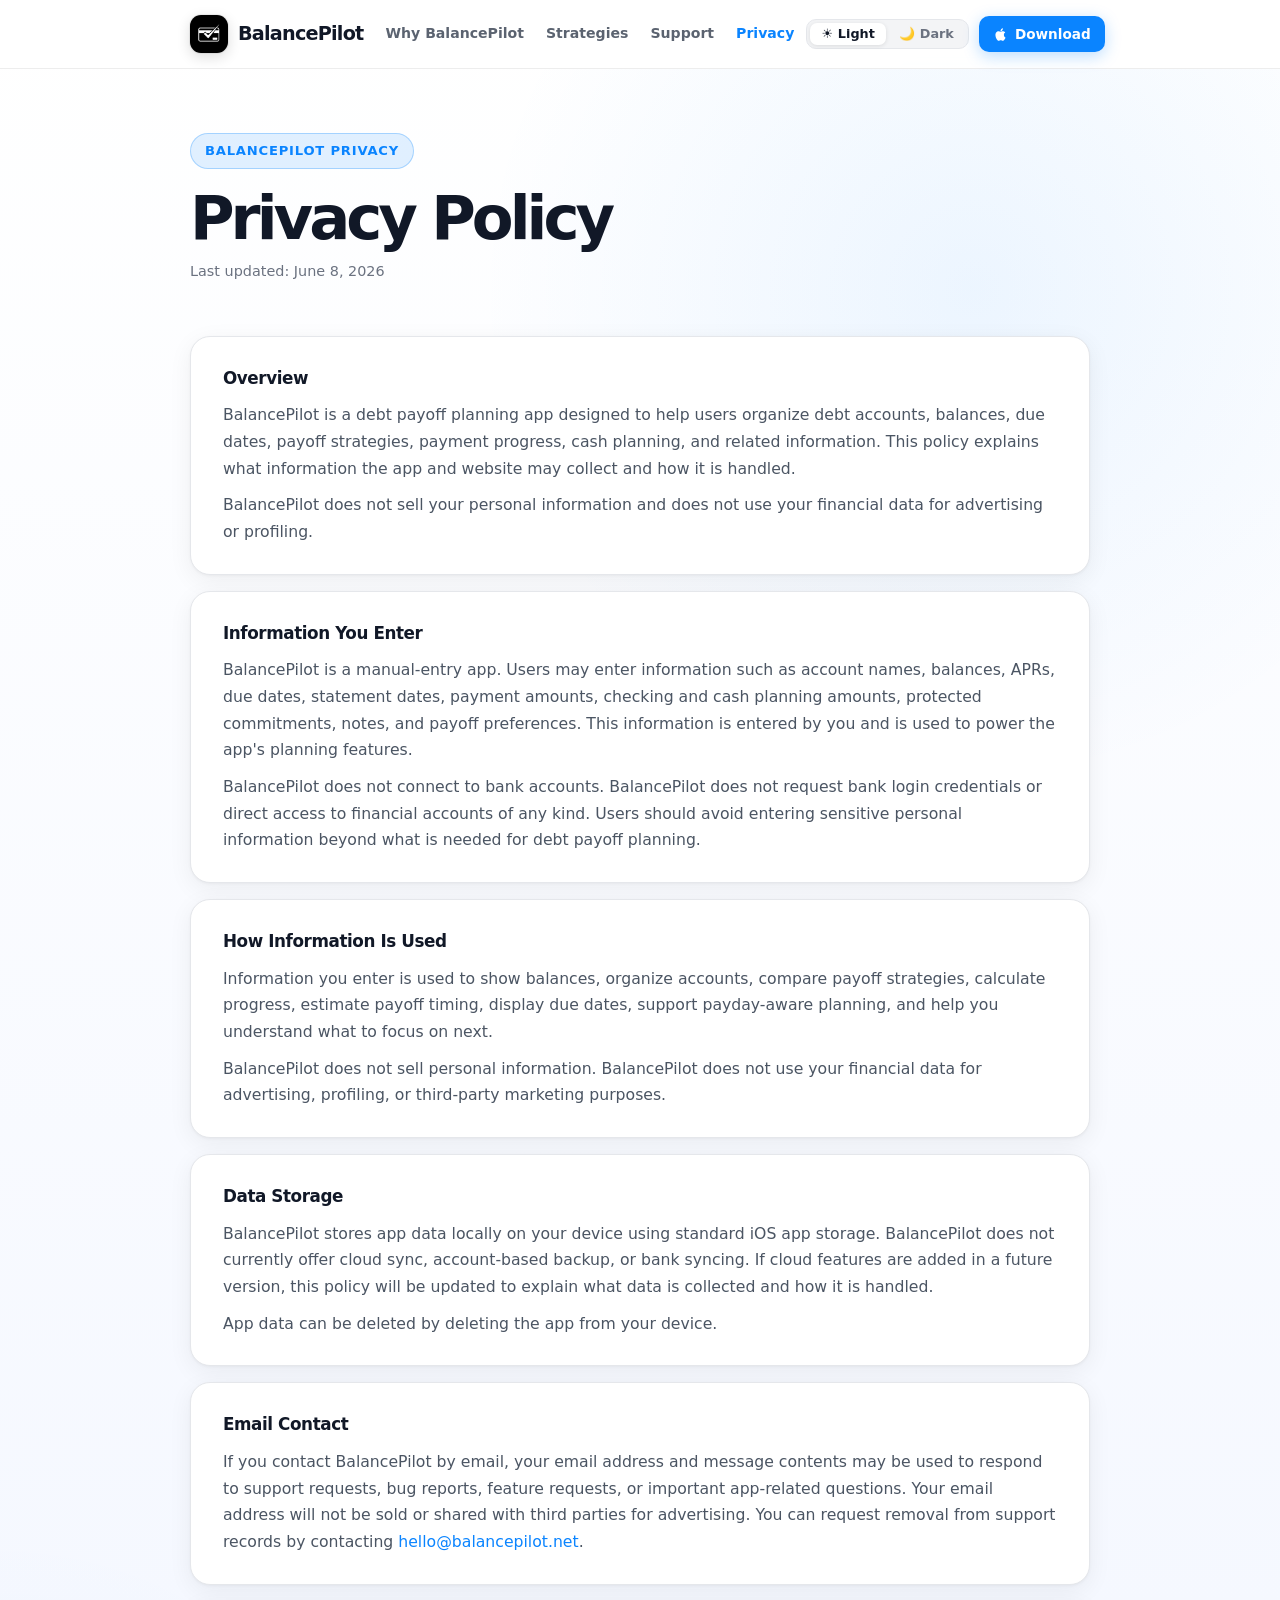
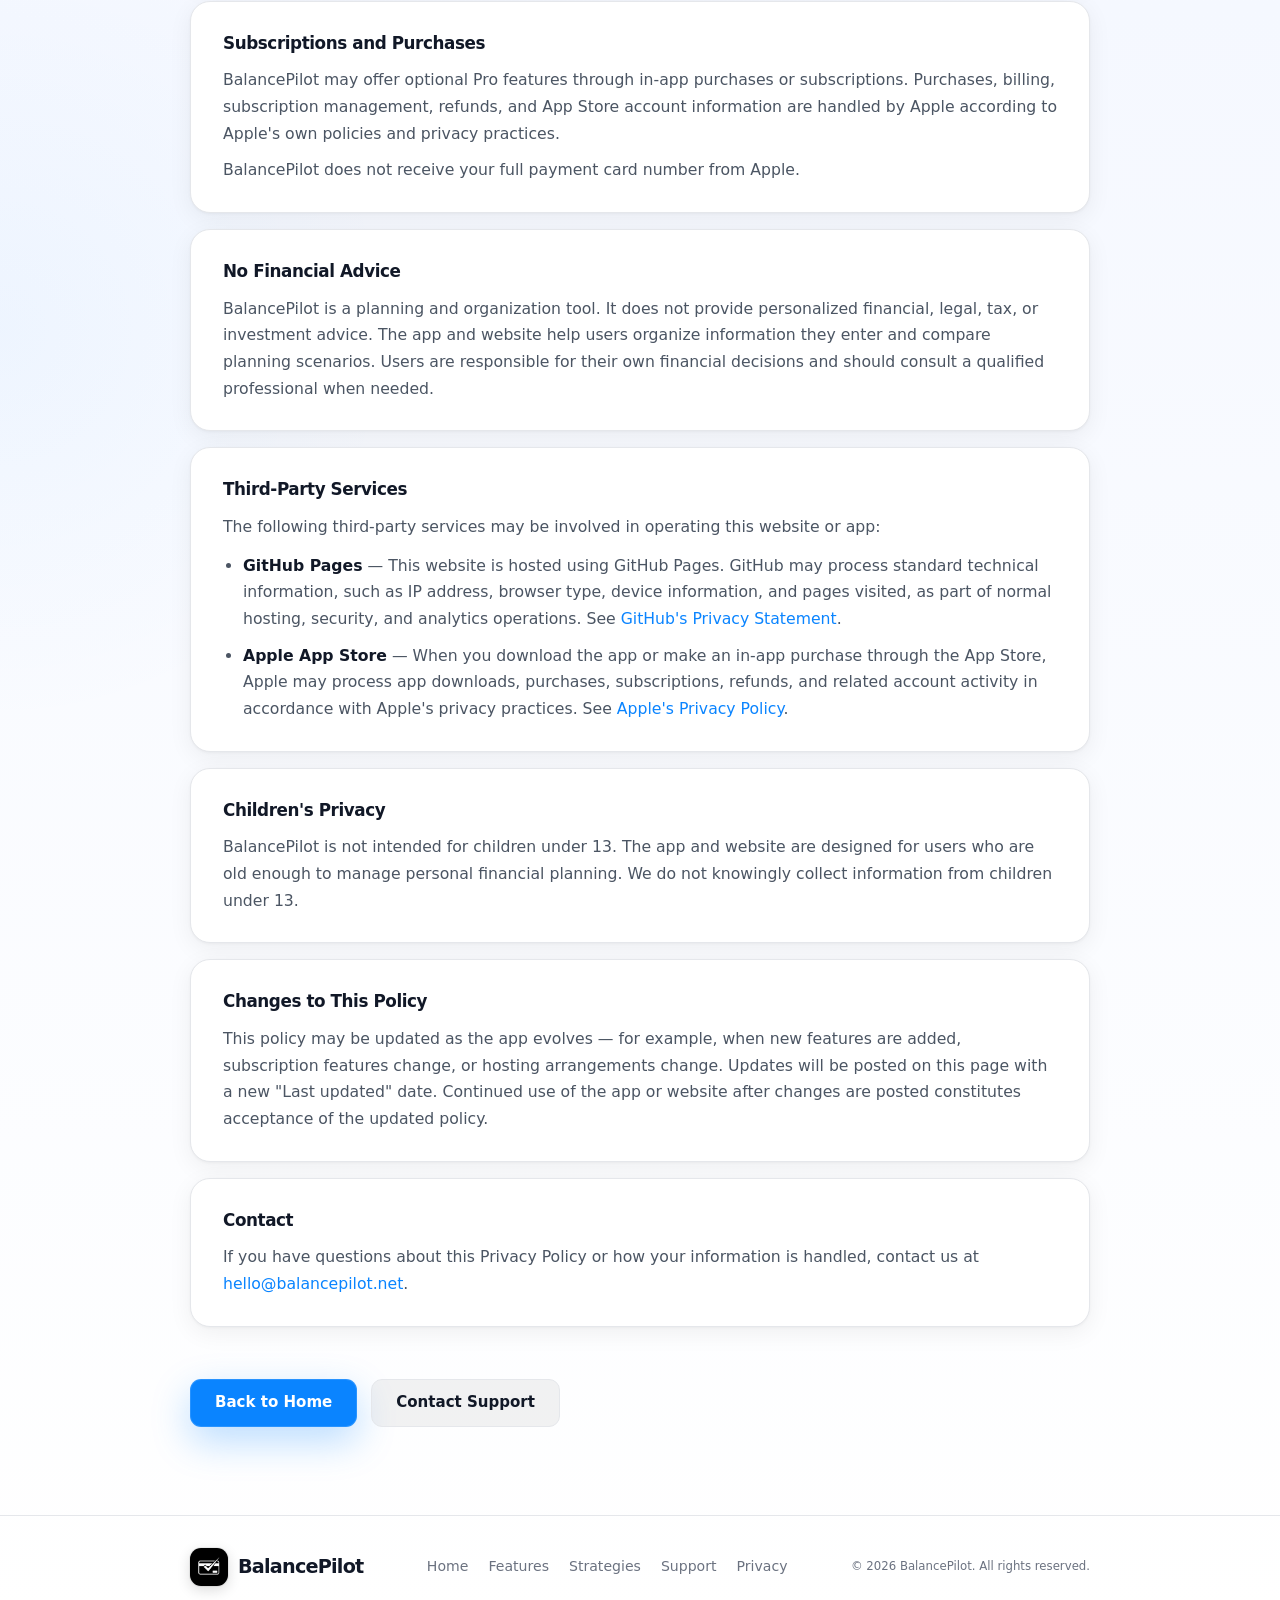
==== commit 4f94a3a7: "Modernize nav across all pages: Why BalancePilot, remove Screenshots - Rename 'Features' → 'Why Bala" ====
--- a/privacy.html
+++ b/privacy.html
@@ -8,7 +8,7 @@
   <title>Privacy Policy — BalancePilot</title>
   <!-- Anti-flash: apply saved/system theme before first paint -->
   <script>
-  (function(){var t=localStorage.getItem('bp-theme')||(window.matchMedia('(prefers-color-scheme: light)').matches?'light':'dark');document.documentElement.setAttribute('data-theme',t);}());
+  (function(){var t=localStorage.getItem('bp-theme')||(window.matchMedia('(prefers-color-scheme: dark)').matches?'dark':'light');document.documentElement.setAttribute('data-theme',t);}());
   </script>
   <link rel="stylesheet" href="theme.css" />
   <link rel="icon" type="image/png" href="balancepilot-icon.png" />
@@ -42,27 +42,30 @@
     img { max-width: 100%; display: block; }
     .container { width: min(100% - 36px, var(--max)); margin: 0 auto; }
 
-    header { position: sticky; top: 0; z-index: 100; background: var(--header-bg); border-bottom: 1px solid var(--header-border); backdrop-filter: blur(20px); }
-    .nav { min-height: 72px; display: flex; align-items: center; justify-content: space-between; gap: 16px; }
-    .brand { display: inline-flex; align-items: center; gap: 12px; font-size: 1.35rem; font-weight: 800; color: var(--text); letter-spacing: -.045em; }
-    .logo-icon { width: 46px; height: 46px; border-radius: 13px; object-fit: cover; box-shadow: 0 12px 30px rgba(0,0,0,.55), 0 0 0 1px rgba(255,255,255,.14); background: var(--logo-bg); }
-    .links { display: flex; align-items: center; gap: 22px; color: var(--nav-link-color); font-weight: 600; font-size: .94rem; }
-    .links a { opacity: .88; }
-    .links a:hover, .links a[aria-current="page"] { opacity: 1; color: var(--blue); }
-    .nav-button { display: inline-flex; align-items: center; justify-content: center; min-height: 44px; padding: 0 20px; border-radius: 11px; border: 1px solid rgba(255,255,255,.12); font-weight: 800; font-size: .9rem; background: var(--blue); color: white; box-shadow: 0 14px 38px rgba(10,132,255,.28); transition: .18s ease; opacity: 1; }
-    .nav-button:hover { transform: translateY(-2px); filter: brightness(1.08); }
+    /* ── Nav (matches homepage) ── */
+    header { position: sticky; top: 0; z-index: 100; background: var(--header-bg); border-bottom: 1px solid var(--header-border); backdrop-filter: blur(24px) saturate(1.6); -webkit-backdrop-filter: blur(24px) saturate(1.6); }
+    .nav { min-height: 68px; display: flex; align-items: center; justify-content: space-between; gap: 12px; }
+    .brand { display: inline-flex; align-items: center; gap: 10px; font-size: 1.2rem; font-weight: 800; color: var(--text); letter-spacing: -.04em; flex-shrink: 0; }
+    .logo-icon { width: 38px; height: 38px; border-radius: 11px; object-fit: cover; background: var(--logo-bg); box-shadow: 0 4px 14px rgba(0,0,0,.14), 0 0 0 1px rgba(0,0,0,.06); }
+    [data-theme="dark"] .logo-icon { box-shadow: 0 6px 18px rgba(0,0,0,.50), 0 0 0 1px rgba(255,255,255,.10); }
+    .links { display: flex; align-items: center; gap: 2px; }
+    .links a:not(.nav-btn) { padding: 6px 10px; border-radius: 8px; color: var(--nav-link-color); font-weight: 600; font-size: .88rem; opacity: .82; transition: opacity .15s, color .15s; white-space: nowrap; }
+    .links a:not(.nav-btn):hover { opacity: 1; color: var(--blue); }
+    .links a[aria-current="page"] { opacity: 1; color: var(--blue); }
+    .nav-btn { display: inline-flex; align-items: center; justify-content: center; gap: 7px; height: 36px; padding: 0 14px; border-radius: 10px; margin-left: 8px; border: none; font-weight: 700; font-size: .85rem; background: var(--blue); color: white; box-shadow: 0 4px 16px rgba(10,132,255,.28); cursor: pointer; transition: transform .15s, box-shadow .15s, filter .15s; white-space: nowrap; }
+    .nav-btn:hover { transform: translateY(-1px); box-shadow: 0 8px 26px rgba(10,132,255,.38); filter: brightness(1.06); }
+    .nav-btn:active { transform: translateY(0); filter: brightness(.96); }
+    .mob-toggle { display: none; width: 40px; height: 40px; border-radius: 11px; border: 1px solid var(--stroke); background: var(--mob-toggle-bg); color: var(--text); align-items: center; justify-content: center; flex-direction: column; gap: 5px; cursor: pointer; }
+    .mob-toggle span { width: 18px; height: 1.5px; border-radius: 999px; background: currentColor; transition: transform .18s ease, opacity .18s ease; }
+    .mob-toggle[aria-expanded="true"] span:nth-child(1) { transform: translateY(6.5px) rotate(45deg); }
+    .mob-toggle[aria-expanded="true"] span:nth-child(2) { opacity: 0; }
+    .mob-toggle[aria-expanded="true"] span:nth-child(3) { transform: translateY(-6.5px) rotate(-45deg); }
+    .mobile-menu { display: none; }
 
     .button { display: inline-flex; align-items: center; justify-content: center; gap: 10px; min-height: 48px; padding: 0 24px; border-radius: 11px; border: 1px solid var(--stroke); font-weight: 800; font-size: .94rem; transition: .18s ease; }
     .button.primary { background: var(--blue); color: white; border-color: rgba(255,255,255,.12); box-shadow: 0 14px 38px rgba(10,132,255,.28); }
     .button.secondary { background: var(--btn-sec-bg); color: var(--btn-sec-color); border-color: var(--btn-sec-border); }
     .button:hover { transform: translateY(-2px); filter: brightness(1.08); }
-
-    .mobile-menu-toggle { display: none; width: 46px; height: 46px; border-radius: 13px; border: 1px solid var(--stroke); background: var(--mob-toggle-bg); color: var(--text); align-items: center; justify-content: center; flex-direction: column; gap: 5px; cursor: pointer; }
-    .mobile-menu-toggle span { width: 20px; height: 2px; border-radius: 999px; background: currentColor; transition: transform .18s ease, opacity .18s ease; }
-    .mobile-menu-toggle[aria-expanded="true"] span:nth-child(1) { transform: translateY(7px) rotate(45deg); }
-    .mobile-menu-toggle[aria-expanded="true"] span:nth-child(2) { opacity: 0; }
-    .mobile-menu-toggle[aria-expanded="true"] span:nth-child(3) { transform: translateY(-7px) rotate(-45deg); }
-    .mobile-menu { display: none; }
 
     .content { padding: 64px 0 88px; }
     .eyebrow { display: inline-flex; align-items: center; gap: 8px; padding: 6px 14px; border-radius: 999px; background: rgba(10,132,255,.12); border: 1px solid rgba(10,132,255,.28); color: var(--blue); font-size: .82rem; font-weight: 700; letter-spacing: .06em; text-transform: uppercase; margin-bottom: 18px; }
@@ -85,19 +88,18 @@
     .footer-links a:hover { color: var(--blue); }
 
     @media (max-width: 760px) {
-      .nav { min-height: 72px; }
       .brand { min-width: 0; flex: 1; }
       .brand span { white-space: nowrap; }
       .links { display: none; }
-      .mobile-menu-toggle { display: inline-flex; flex: 0 0 auto; }
+      .mob-toggle { display: inline-flex; flex: 0 0 auto; }
       .mobile-menu { display: grid; gap: 10px; padding: 0 18px 18px; background: var(--mob-menu-bg); border-bottom: 1px solid var(--mob-menu-border); backdrop-filter: blur(20px); }
       .mobile-menu[hidden] { display: none; }
       .mobile-menu a { display: flex; align-items: center; min-height: 46px; padding: 0 14px; border-radius: 13px; color: var(--text); font-weight: 700; background: var(--mob-item-bg); border: 1px solid var(--mob-item-border); }
-      .mobile-menu-button { justify-content: center; background: var(--blue) !important; color: white !important; box-shadow: 0 14px 38px rgba(10,132,255,.28); }
+      .mob-menu-dl { justify-content: center; background: var(--blue) !important; color: white !important; box-shadow: 0 8px 24px rgba(10,132,255,.32) !important; }
     }
     @media (max-width: 680px) {
       .brand { font-size: 1.1rem; }
-      .logo-icon { width: 34px; height: 34px; border-radius: 10px; }
+      .logo-icon { width: 32px; height: 32px; border-radius: 9px; }
       .policy-section { padding: 22px 20px; }
       h1 { font-size: 2.3rem; }
       .cta-row .button { width: 100%; }
@@ -107,30 +109,29 @@
 <body>
   <header>
     <div class="container nav">
-      <a class="brand" href="index.html" aria-label="BalancePilot home"><img class="logo-icon" src="balancepilot-icon.png" width="46" height="46" alt="BalancePilot app icon" /><span>BalancePilot</span></a>
+      <a class="brand" href="index.html" aria-label="BalancePilot home"><img class="logo-icon" src="balancepilot-icon.png" width="38" height="38" alt="BalancePilot app icon" loading="eager" decoding="sync" /><span>BalancePilot</span></a>
       <nav class="links" aria-label="Main navigation">
-        <a href="index.html">Home</a>
-        <a href="index.html#features">Features</a>
+        <a href="index.html#accounts">Why BalancePilot</a>
         <a href="strategies.html">Strategies</a>
-        <a href="index.html#screenshots">Screenshots</a>
         <a href="support.html">Support</a>
         <a href="privacy.html" aria-current="page">Privacy</a>
         <div class="theme-switch" aria-label="Color theme">
-        <button class="theme-opt" data-theme-val="light" aria-pressed="false" aria-label="Light mode">☀️ <span class="theme-label">Light</span></button>
-        <button class="theme-opt" data-theme-val="dark" aria-pressed="false" aria-label="Dark mode">🌙 <span class="theme-label">Dark</span></button>
-      </div>
-      <a class="nav-button" href="https://apps.apple.com/app/balancepilot/id6763011325">Download on the App Store</a>
+          <button class="theme-opt" data-theme-val="light" aria-pressed="false" aria-label="Light mode">☀️ <span class="theme-label">Light</span></button>
+          <button class="theme-opt" data-theme-val="dark" aria-pressed="false" aria-label="Dark mode">🌙 <span class="theme-label">Dark</span></button>
+        </div>
+        <a class="nav-btn" href="https://apps.apple.com/app/balancepilot/id6763011325">
+        <svg width="15" height="15" viewBox="0 0 24 24" fill="currentColor" aria-hidden="true"><path d="M18.71 19.5c-.83 1.24-1.71 2.45-3.05 2.47-1.34.03-1.77-.79-3.29-.79-1.53 0-2 .77-3.27.82-1.31.05-2.3-1.32-3.14-2.53C4.25 17 2.94 12.45 4.7 9.39c.87-1.52 2.43-2.48 4.12-2.51 1.28-.02 2.5.87 3.29.87.78 0 2.26-1.07 3.8-.91.65.03 2.47.26 3.64 1.98-.09.06-2.17 1.28-2.15 3.81.03 3.02 2.65 4.03 2.68 4.04-.03.07-.42 1.44-1.38 2.83M13 3.5c.73-.83 1.94-1.46 2.94-1.5.13 1.17-.34 2.35-1.04 3.19-.69.85-1.83 1.51-2.95 1.42-.15-1.15.41-2.35 1.05-3.11z"/></svg>
+        Download
+        </a>
       </nav>
-      <button class="mobile-menu-toggle" type="button" aria-label="Open navigation menu" aria-expanded="false" aria-controls="mobileMenu"><span></span><span></span><span></span></button>
+      <button class="mob-toggle" type="button" aria-label="Open menu" aria-expanded="false" aria-controls="mobileMenu"><span></span><span></span><span></span></button>
     </div>
     <div class="mobile-menu" id="mobileMenu" hidden>
-      <a href="index.html">Home</a>
-      <a href="index.html#features">Features</a>
+      <a href="index.html#accounts">Why BalancePilot</a>
       <a href="strategies.html">Strategies</a>
-      <a href="index.html#screenshots">Screenshots</a>
       <a href="support.html">Support</a>
       <a href="privacy.html" aria-current="page">Privacy</a>
-      <a class="mobile-menu-button" href="https://apps.apple.com/app/balancepilot/id6763011325">Download on the App Store</a>
+      <a class="mob-menu-dl" href="https://apps.apple.com/app/balancepilot/id6763011325">Download on the App Store</a>
       <div class="theme-switch mobile-visible" aria-label="Color theme">
         <button class="theme-opt" data-theme-val="light" aria-pressed="false" aria-label="Light mode">☀️ <span class="theme-label">Light</span></button>
         <button class="theme-opt" data-theme-val="dark" aria-pressed="false" aria-label="Dark mode">🌙 <span class="theme-label">Dark</span></button>
@@ -234,7 +235,7 @@
   <script src="theme.js"></script>
   <script>
     document.getElementById('year').textContent = new Date().getFullYear();
-    const menuToggle = document.querySelector('.mobile-menu-toggle');
+    const menuToggle = document.querySelector('.mob-toggle');
     const mobileMenu = document.getElementById('mobileMenu');
     if (menuToggle && mobileMenu) {
       menuToggle.addEventListener('click', function() {
--- a/theme.css
+++ b/theme.css
@@ -104,6 +104,11 @@
   --ts-active-bg:    rgba(255,255,255,.16);
   --ts-active-color: #ffffff;
   --ts-active-shadow:0 1px 4px rgba(0,0,0,.25);
+
+  /* PRO badge */
+  --badge-pro-bg:     rgba(255,193,0,.12);
+  --badge-pro-border: rgba(255,193,0,.30);
+  --badge-pro-color:  #ffc100;
 }
 
 /* ── Design Tokens: Light ── */
@@ -204,6 +209,11 @@
   --ts-active-bg:    #FFFFFF;
   --ts-active-color: #111827;
   --ts-active-shadow:0 1px 4px rgba(0,0,0,.10);
+
+  /* PRO badge — darkened for WCAG AA on white (~5.8:1 contrast) */
+  --badge-pro-bg:     rgba(161,122,0,.09);
+  --badge-pro-border: rgba(161,122,0,.28);
+  --badge-pro-color:  #7a5c00;
 }
 
 /* ── Smooth theme transitions ──
